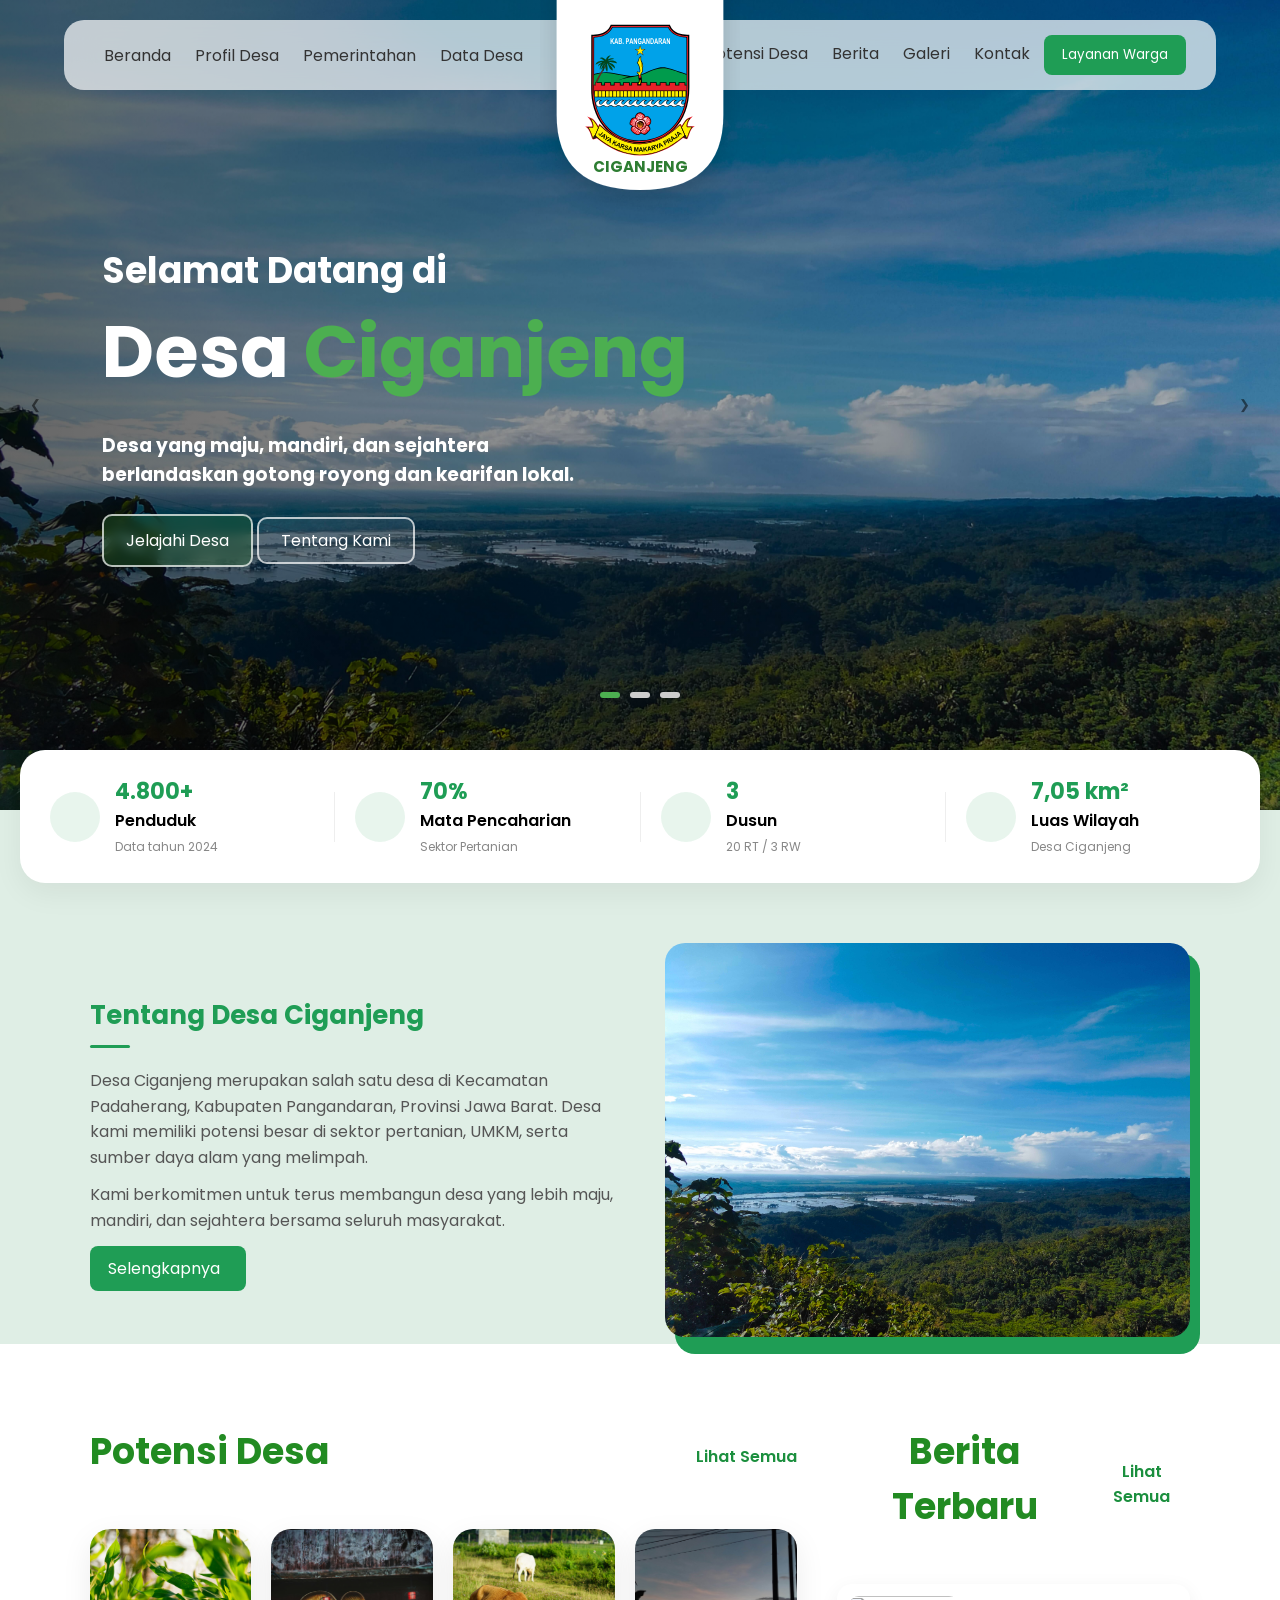
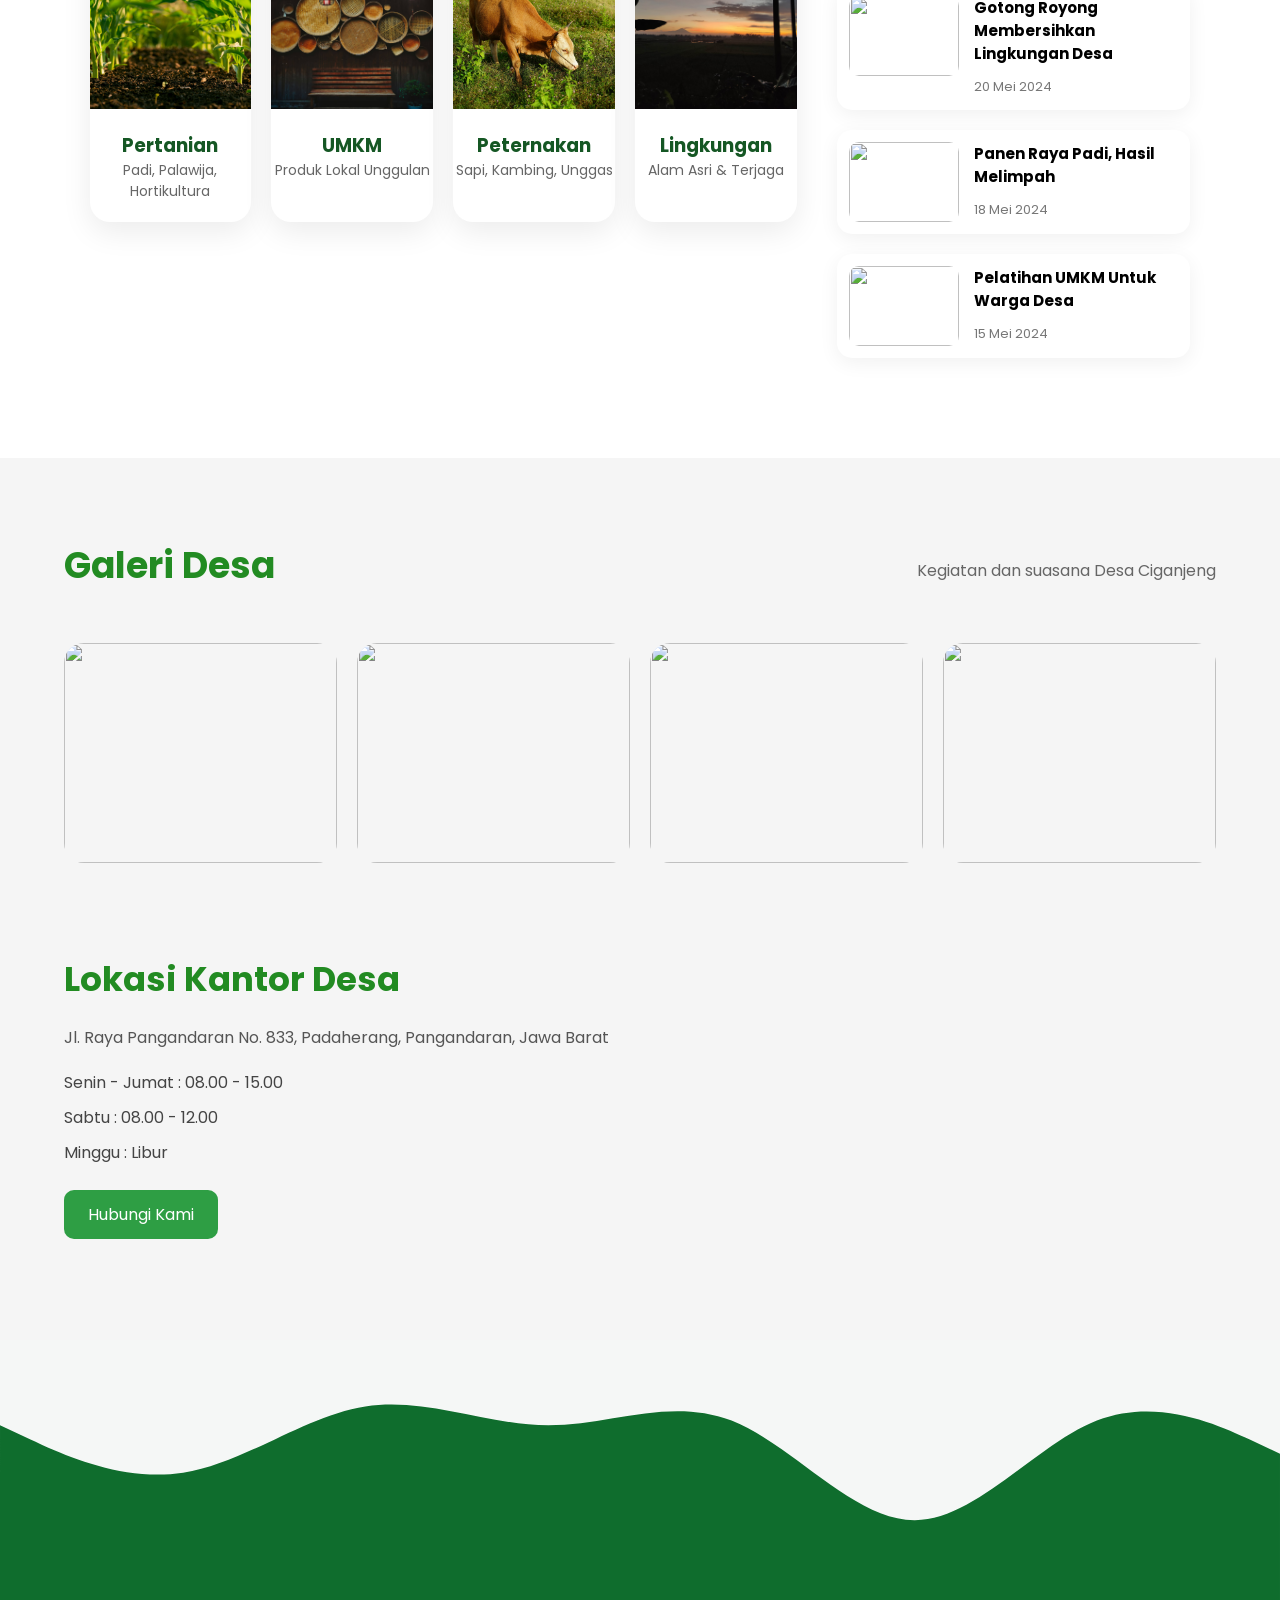
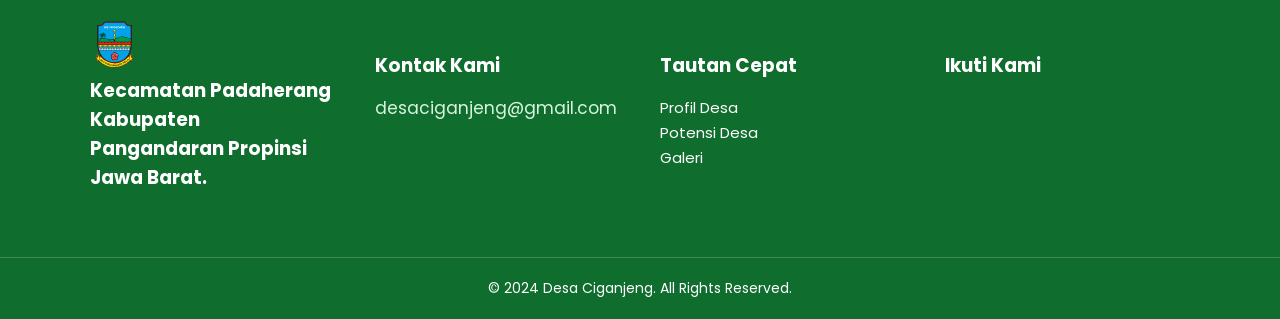
==== index.html @ a7bb505a "Rename ciganjeng.html to index.html" ====
<!DOCTYPE html>
<html lang="id">
  <head>
    <meta charset="UTF-8" />
    <meta name="viewport" content="width=device-width, initial-scale=1.0" />
    <title>Desa Ciganjeng</title>
    <link
      href="https://fonts.googleapis.com/css2?family=Poppins:wght@300;400;600;700&display=swap"
      rel="stylesheet"
    />
    <link rel="stylesheet" href="css/style.css" />
    <link
      href="https://cdn.jsdelivr.net/npm/remixicon@3.5.0/fonts/remixicon.css"
      rel="stylesheet"
    />
  </head>
  <body>
    <header class="header">
      <nav class="navbar">
        <div class="nav-left">
          <a href="#">Beranda</a>
          <a href="#">Profil Desa</a>
          <a href="#">Pemerintahan</a>
          <a href="#">Data Desa</a>
        </div>

        <div class="nav-center">
          <div class="logo-box">
            <svg
              width="240"
              height="280"
              viewBox="0 0 240 280"
              xmlns="http://www.w3.org/2000/svg"
            >
              <defs>
                <filter
                  id="shadow"
                  x="-50%"
                  y="-50%"
                  width="200%"
                  height="200%"
                >
                  <feDropShadow
                    dx="0"
                    dy="10"
                    stdDeviation="15"
                    flodd-color="#000"
                    flood-opacity="0.15"
                  />
                </filter>
              </defs>
              <path
                d="M20 0 L220 0 L220 170 Q220 260 120 260 Q20 260 20 170 Z"
                fill="white"
                filter="url(#shadow)"
              />
            </svg>

            <img src="img/pangandaran.svg" class="logo-img" />
            <h2>CIGANJENG</h2>
          </div>
        </div>

        <div class="nav-right">
          <a href="#">Potensi Desa</a>
          <a href="#">Berita</a>
          <a href="#">Galeri</a>
          <a href="#">Kontak</a>
          <button class="btn">Layanan Warga</button>
        </div>

        <div class="menu-toggle">☰</div>
      </nav>
    </header>

    <section class="hero">
      <div class="slides">
        <div
          class="slide active"
          style="background-image: url('img/1.jpg')"
        ></div>
        <div class="slide" style="background-image: url('img/2.jpg')"></div>
        <div class="slide" style="background-image: url('img/3.jpg')"></div>
      </div>
      <div class="overlay"></div>

      <div class="hero-content">
        <h2>Selamat Datang di</h2>
        <h1>Desa <span>Ciganjeng</span></h1>
        <h3 class="desc">
          Desa yang maju, mandiri, dan sejahtera <br />
          berlandaskan gotong royong dan kearifan lokal.
        </h3>

        <div class="buttons">
          <a href="#" class="btn-primary">Jelajahi Desa</a>
          <a href="#" class="btn-outline">Tentang Kami</a>
        </div>
      </div>

      <button class="nav prev">&#10094;</button>
      <button class="nav next">&#10095;</button>

      <div class="dots"></div>
    </section>

    <section class="stats">
      <div class="stats-wrapper">
        <div class="stat-item">
          <div class="icon"><i class="ri-group-line"></i></div>
          <div>
            <h3>4.800+</h3>
            <p>Penduduk</p>
            <span>Data tahun 2024</span>
          </div>
        </div>

        <div class="divider"></div>

        <div class="stat-item">
          <div class="icon"><i class="ri-plant-line"></i></div>
          <div>
            <h3>70%</h3>
            <p>Mata Pencaharian</p>
            <span>Sektor Pertanian</span>
          </div>
        </div>

        <div class="divider"></div>

        <div class="stat-item">
          <div class="icon"><i class="ri-home-4-line"></i></div>
          <div>
            <h3>3</h3>
            <p>Dusun</p>
            <span>20 RT / 3 RW</span>
          </div>
        </div>

        <div class="divider"></div>

        <div class="stat-item">
          <div class="icon"><i class="ri-map-pin-line"></i></div>
          <div>
            <h3>7,05 km²</h3>
            <p>Luas Wilayah</p>
            <span>Desa Ciganjeng</span>
          </div>
        </div>
      </div>
    </section>

    <section class="about">
      <div class="about-wrapper">
        <div class="about-text">
          <h2>Tentang Desa Ciganjeng</h2>
          <div class="line"></div>

          <p>
            Desa Ciganjeng merupakan salah satu desa di Kecamatan Padaherang,
            Kabupaten Pangandaran, Provinsi Jawa Barat. Desa kami memiliki
            potensi besar di sektor pertanian, UMKM, serta sumber daya alam yang
            melimpah.
          </p>

          <p>
            Kami berkomitmen untuk terus membangun desa yang lebih maju,
            mandiri, dan sejahtera bersama seluruh masyarakat.
          </p>

          <a href="#" class="btn">
            Selengkapnya
            <i class="ri-arrow-right-line"></i>
          </a>
        </div>

        <div class="about-img">
          <img src="img/1.jpg" alt="" />
        </div>
      </div>
    </section>

    <section class="village-section">
      <div class="village-container">
        <!-- Potensi Desa -->
        <div class="potensi-box">
          <div class="section-title">
            <h2><i class="ri-leaf-fill"></i> Potensi Desa</h2>
            <a href="#">Lihat Semua</a>
          </div>

          <div class="potensi-grid">
            <div class="potensi-card">
              <img src="img/padi.jpg" />
              <h3>Pertanian</h3>
              <p>Padi, Palawija, Hortikultura</p>
            </div>

            <div class="potensi-card">
              <img src="img/umkm.jpg" />
              <h3>UMKM</h3>
              <p>Produk Lokal Unggulan</p>
            </div>

            <div class="potensi-card">
              <img src="img/ternak.jpg" />
              <h3>Peternakan</h3>
              <p>Sapi, Kambing, Unggas</p>
            </div>

            <div class="potensi-card">
              <img src="img/alam.jpg" />
              <h3>Lingkungan</h3>
              <p>Alam Asri & Terjaga</p>
            </div>
          </div>
        </div>

        <div class="news-box">
          <div class="section-title">
            <h2><i class="ri-article-fill"></i> Berita Terbaru</h2>
            <a href="#">Lihat Semua</a>
          </div>

          <div class="news-item">
            <img src="https://picsum.photos/400/250?random=1" />
            <div>
              <h4>Gotong Royong Membersihkan Lingkungan Desa</h4>
              <span>20 Mei 2024</span>
            </div>
          </div>

          <div class="news-item">
            <img src="https://picsum.photos/400/250?random=2" />
            <div>
              <h4>Panen Raya Padi, Hasil Melimpah</h4>
              <span>18 Mei 2024</span>
            </div>
          </div>

          <div class="news-item">
            <img src="https://picsum.photos/400/250?random=3" />
            <div>
              <h4>Pelatihan UMKM Untuk Warga Desa</h4>
              <span>15 Mei 2024</span>
            </div>
          </div>
        </div>
      </div>
    </section>

    <section class="extra-section">
      <div class="container">
        <div class="section-title">
          <h2>Galeri Desa</h2>
          <p>Kegiatan dan suasana Desa Ciganjeng</p>
        </div>

        <div class="gallery-grid">
          <img src="https://picsum.photos/400/250?random=6" alt="" />
          <img src="https://picsum.photos/400/250?random=7" alt="" />
          <img src="https://picsum.photos/400/250?random=8" alt="" />
          <img src="https://picsum.photos/400/250?random=9" alt="" />
        </div>
      </div>

      <div class="container location-box">
        <div class="location-text">
          <h2>Lokasi Kantor Desa</h2>
          <p>
            Jl. Raya Pangandaran No. 833, Padaherang, Pangandaran, Jawa Barat
          </p>

          <ul>
            <li>Senin - Jumat : 08.00 - 15.00</li>
            <li>Sabtu : 08.00 - 12.00</li>
            <li>Minggu : Libur</li>
          </ul>

          <a href="#" class="btn-green">Hubungi Kami</a>
        </div>

        <div class="location-map">
          <iframe
            src="https://www.google.com/maps/embed?pb=!1m14!1m8!1m3!1d3954.873844190049!2d108.712911!3d-7.5887077!3m2!1i1024!2i768!4f13.1!3m3!1m2!1s0x2e659c7f22725b8d%3A0xdb2958ee759000df!2sKantor%20Desa%20Ciganjeng!5e0!3m2!1sid!2sid!4v1777437752422!5m2!1sid!2sid"
            width="100%"
            height="320"
            style="border: 0"
            allowfullscreen=""
            loading="lazy"
          >
          </iframe>
        </div>
      </div>
    </section>

    <svg xmlns="http://www.w3.org/2000/svg" viewBox="0 0 1440 320">
      <path
        fill="#0f6d2d"
        fill-opacity="1"
        d="M0,96L34.3,112C68.6,128,137,160,206,149.3C274.3,139,343,85,411,74.7C480,64,549,96,617,96C685.7,96,754,64,823,90.7C891.4,117,960,203,1029,202.7C1097.1,203,1166,117,1234,90.7C1302.9,64,1371,96,1406,112L1440,128L1440,320L1405.7,320C1371.4,320,1303,320,1234,320C1165.7,320,1097,320,1029,320C960,320,891,320,823,320C754.3,320,686,320,617,320C548.6,320,480,320,411,320C342.9,320,274,320,206,320C137.1,320,69,320,34,320L0,320Z"
      ></path>
    </svg>

    <footer class="footer">
      <div class="footer-content">
        <div class="footer-box">
          <img src="img/pangandaran.svg" class="logo-img" />
          <h3>
            Kecamatan Padaherang Kabupaten Pangandaran Propinsi Jawa Barat.
          </h3>
        </div>

        <div class="footer-box">
          <h3>Kontak Kami</h3>
          <p><i class="ri-mail-fill"></i> desaciganjeng@gmail.com</p>
        </div>

        <div class="footer-box">
          <h3>Tautan Cepat</h3>
          <a href="#">Profil Desa</a><br />
          <a href="#">Potensi Desa</a><br />
          <a href="#">Galeri</a>
        </div>

        <div class="footer-box">
          <h3>Ikuti Kami</h3>
          <a href="#"><i class="ri-instagram-fill"></i></a>
          <a href="#"><i class="ri-facebook-circle-fill"></i></a>
          <a href="#"><i class="ri-whatsapp-fill"></i></a><br />
        </div>
      </div>

      <div class="copyright">© 2024 Desa Ciganjeng. All Rights Reserved.</div>
    </footer>

    <!-- JS -->
    <script src="js/script.js"></script>
  </body>
</html>
---- css/style.css ----
:root {
  --primary: #1f9d55;
  --dark: #1a1a1a;
  --text: #555;
}

* {
  margin: 0;
  padding: 0;
  box-sizing: border-box;
  font-family: "Poppins", sans-serif;
}

body {
  overflow-x: hidden;
  background: #f5f7f6;
}

.header {
  position: fixed;
  width: 100%;
  z-index: 999;
}

.navbar {
  margin: 20px auto;
  width: 90%;
  background: rgba(255, 255, 255, 0.7);
  backdrop-filter: blur(15px);
  border-radius: 20px;
  padding: 15px 30px;
  display: flex;
  justify-content: space-between;
  align-items: center;
  position: relative;
  transition: 0.3s;
}

.navbar.scrolled {
  margin: 10px auto;
}

/* MENU */
.nav-left a,
.nav-right a {
  text-decoration: none;
  color: #333;
  margin: 0 10px;
}

.btn {
  background: #2e7d32;
  color: white;
  border: none;
  padding: 8px 15px;
  border-radius: 20px;
}

.nav-center {
  position: absolute;
  left: 50%;
  top: 50%;
  transform: translate(-50%, -30%);
  transition: 0.3s;
}

.logo-box {
  position: relative;
  display: flex;
  flex-direction: column;
  align-items: center;
}

.logo-box svg {
  position: fixed;
  top: -50px;
  left: 50%;
  transform: translateX(-50%);
  width: 200px;
  z-index: 1;
  transition: 0.3s ease;
}

.logo-box img {
  position: relative;
  width: 140px;
  margin-top: 20px;
  z-index: 2;
  transition: 0.3s ease;
}

.logo-box h2 {
  font-size: 15px;
  font-weight: 700;
  color: #2e7d32;
  z-index: 3;
  transform: translateY(-5px);
  transition: 0.3s ease;
}

.header.scrolled .nav-center {
  top: 50%;
}

.header.scrolled .logo-box img {
  width: 50px;
  margin-top: -15px;
  transition: 0.3s ease;
}

.header.scrolled .logo-box svg {
  width: 120px;
  top: -60%;
  opacity: 0%;
}

.header.header.scrolled .logo-box h2 {
  font-size: 0px;
}

.hero {
  height: 90vh;
  position: relative;
  overflow: hidden;
}

.slide {
  position: absolute;
  width: 100%;
  height: 100%;
  background-size: cover;
  background-position: center;
  opacity: 0;
  transition: 1s;
}

.slide.active {
  opacity: 1;
}

.overlay {
  position: absolute;
  width: 100%;
  height: 100%;
  background: linear-gradient(to right, rgba(0, 0, 0, 0.6), rgba(0, 0, 0, 0.2));
}

.hero-content {
  position: absolute;
  top: 50%;
  transform: translateY(-50%);
  left: 8%;
  color: white;
}

.hero-content h1 {
  font-size: 72px;
}

.hero-content h2 {
  font-size: 36px;
}

.hero-content span {
  color: #4caf50;
}

.desc {
  font-size: 18;
  margin: 25px 0;
}

.btn-primary {
  border: 2px solid rgba(255, 255, 255, 0.7);
  color: white;
  padding: 12px 22px;
  border-radius: 10px;
  text-decoration: none;
  display: inline-block;
  background: rgba(46, 125, 50, 0.3);
  backdrop-filter: blur(6px);
  transition: 0.3s;
}

.btn-outline {
  border: 2px solid rgba(255, 255, 255, 0.7);
  color: white;
  padding: 10px 22px;
  border-radius: 10px;
  text-decoration: none;
  background: rgba(255, 255, 255, 0.1);
  backdrop-filter: blur(6px);
  transition: 0.3s;
}

/* NAV ARROW */
.nav {
  position: absolute;
  top: 50%;
  transform: translateY(-50%);
  background: transparent;
  border: none;
  padding: 10px;
  cursor: pointer;
}

.prev {
  left: 20px;
  opacity: 50%;
}
.next {
  right: 20px;
  opacity: 50%;
}

/* DOT */
.dots {
  position: absolute;
  bottom: 100px;
  left: 50%;
  transform: translateX(-50%);
}

.dot {
  width: 20px;
  height: 6px;
  background: #ccc;
  margin: 5px;
  display: inline-block;
  border-radius: 10px;
}

.dot.active {
  background: #4caf50;
}

.menu-toggle {
  display: none;
}

@media (max-width: 768px) {
  .nav-left,
  .nav-right {
    display: none;
  }

  .menu-toggle {
    display: block;
  }

  .hero-content h1 {
    font-size: 30px;
  }
}

.stats {
  margin-top: -60px;
  position: relative;
  z-index: 10;
  padding: 0 20px;
  background: rgba(31, 157, 85, 0.1);
}

.stats-wrapper {
  background: #fff;
  border-radius: 25px;
  padding: 25px 30px;
  display: flex;
  justify-content: space-between;
  align-items: center;
  gap: 20px;
  box-shadow: 0 10px 30px rgba(0, 0, 0, 0.06);
}

.stat-item {
  display: flex;
  align-items: center;
  gap: 15px;
  flex: 1;
  min-width: 200px;
}

.stat-item .icon {
  width: 50px;
  height: 50px;
  background: rgba(31, 157, 85, 0.1);
  border-radius: 50%;
  display: flex;
  align-items: center;
  justify-content: center;
  color: var(--primary);
  font-size: 22px;
}

.stat-item h3 {
  color: var(--primary);
  font-size: 22px;
  margin: 0;
}

.stat-item p {
  margin: 0;
  font-weight: 600;
}

.stat-item span {
  font-size: 12px;
  color: #888;
}

.divider {
  width: 1px;
  height: 50px;
  background: #eee;
}

.about {
  padding-top: 60px;
  background: rgba(31, 157, 85, 0.1);
}

.about-wrapper {
  max-width: 1100px;
  margin: auto;
  display: flex;
  align-items: center;
  gap: 50px;
  flex-wrap: wrap;
}

.about-text {
  flex: 1;
}

.about-text h2 {
  color: var(--primary);
  font-size: 26px;
}

.about-text .line {
  width: 40px;
  height: 3px;
  background: var(--primary);
  margin: 10px 0 20px;
  border-radius: 5px;
}

.about-text p {
  color: var(--text);
  margin-bottom: 12px;
  line-height: 1.6;
}

.btn {
  display: inline-flex;
  align-items: center;
  gap: 8px;
  background: var(--primary);
  color: white;
  padding: 10px 18px;
  border-radius: 8px;
  text-decoration: none;
  transition: 0.3s;
}

.btn:hover {
  background: #167c44;
}

.about-img {
  flex: 1;
  position: relative;
}

.about-img img {
  width: 100%;
  border-radius: 20px;
  position: relative;
  z-index: 2;
}

.about-img::after {
  content: "";
  position: absolute;
  bottom: -10px;
  right: -10px;
  width: 100%;
  height: 100%;
  background: var(--primary);
  border-radius: 20px;
  z-index: 1;
}

/* RESPONSIVE */
@media (max-width: 768px) {
  .divider {
    display: none;
  }

  .stats-wrapper {
    flex-direction: column;
    align-items: flex-start;
  }

  .about-wrapper {
    flex-direction: column;
  }
}

.village-section {
  padding: 80px 7%;
  background: #fff;
}

.village-container {
  display: grid;
  grid-template-columns: 2fr 1fr;
  gap: 40px;
}

.section-title {
  display: flex;
  justify-content: space-between;
  align-items: center;
  margin-bottom: 25px;
}

.section-title h2 {
  font-size: 28px;
  color: #155724;
}

.section-title a {
  color: #1b8f3e;
  text-decoration: none;
  font-weight: 600;
}

/* Potensi */
.potensi-grid {
  display: grid;
  grid-template-columns: repeat(4, 1fr);
  gap: 20px;
}

.potensi-card {
  background: #fff;
  border-radius: 20px;
  overflow: hidden;
  box-shadow: 0 10px 30px rgba(0, 0, 0, 0.08);
  text-align: center;
  padding-bottom: 20px;
}

.potensi-card img {
  width: 100%;
  height: 180px;
  object-fit: cover;
}

.potensi-card h3 {
  margin-top: 15px;
  color: #155724;
}

.potensi-card p {
  font-size: 14px;
  color: #666;
}

/* Berita */
.news-item {
  display: flex;
  gap: 15px;
  margin-bottom: 20px;
  background: #fff;
  padding: 12px;
  border-radius: 15px;
  box-shadow: 0 5px 20px rgba(0, 0, 0, 0.06);
}

.news-item img {
  width: 110px;
  height: 80px;
  object-fit: cover;
  border-radius: 10px;
}

.news-item h4 {
  font-size: 15px;
  margin-bottom: 8px;
}

.news-item span {
  font-size: 13px;
  color: #777;
}

.footer {
  background: #0f6d2d;
  color: #fff;
  margin-top: -30px;
}

.footer-content {
  padding: 50px 7%;
  display: grid;
  grid-template-columns: repeat(4, 1fr);
  gap: 40px;
}

.footer-box h3 {
  margin-bottom: 15px;
}

.footer-box a {
  color: white;
  text-decoration: none;
  font-size: 15px;
}

.ri-instagram-fill,
.ri-facebook-circle-fill,
.ri-whatsapp-fill {
  font-size: 30px;
}

.footer-box p {
  margin-bottom: 15px;
  font-size: 17px;
  color: #d9f5df;
}

.footer-box img {
  width: 20%;
  margin-top: -50px;
}

.copyright {
  text-align: center;
  padding: 20px;
  border-top: 1px solid rgba(255, 255, 255, 0.2);
  font-size: 14px;
}

/* Responsive */
@media (max-width: 991px) {
  .village-container {
    grid-template-columns: 1fr;
  }

  .potensi-grid {
    grid-template-columns: repeat(2, 1fr);
  }

  .footer-content {
    grid-template-columns: 1fr;
  }
}

@media (max-width: 600px) {
  .potensi-grid {
    grid-template-columns: 1fr;
  }

  .section-title h2 {
    font-size: 22px;
  }
}

.extra-section {
  background: #f5f5f5;
  padding: 80px 0;
}

.container {
  width: 90%;
  max-width: 1200px;
  margin: auto;
}

.section-title {
  text-align: center;
  margin-bottom: 40px;
}

.section-title h2 {
  font-size: 36px;
  color: #228b22;
  margin-bottom: 10px;
}

.section-title p {
  color: #666;
}

.gallery-grid {
  display: grid;
  grid-template-columns: repeat(auto-fit, minmax(250px, 1fr));
  gap: 20px;
  margin-bottom: 70px;
}

.gallery-grid img {
  width: 100%;
  height: 220px;
  object-fit: cover;
  border-radius: 20px;
  transition: 0.3s;
}

.gallery-grid img:hover {
  transform: scale(1.04);
}

/* LOKASI */
.location-box {
  display: grid;
  grid-template-columns: 1fr 1fr;
  gap: 40px;
  align-items: center;
}

.location-text h2 {
  font-size: 34px;
  color: #228b22;
  margin-bottom: 20px;
}

.location-text p {
  color: #555;
  margin-bottom: 20px;
}

.location-text ul {
  padding: 0;
  list-style: none;
  margin-bottom: 25px;
}

.location-text ul li {
  margin-bottom: 10px;
  color: #444;
}

.btn-green {
  display: inline-block;
  background: #2e9e44;
  color: white;
  padding: 12px 24px;
  border-radius: 10px;
  text-decoration: none;
}

.location-map iframe {
  border-radius: 20px;
}

@media (max-width: 768px) {
  .location-box {
    grid-template-columns: 1fr;
  }

  .section-title h2,
  .location-text h2 {
    font-size: 28px;
  }
}

/* Tablet */
@media (max-width: 992px) {
  .navbar {
    padding: 14px 20px;
    width: 95%;
  }

  .hero-content {
    left: 5%;
    width: 90%;
  }

  .hero-content h1 {
    font-size: 52px;
  }

  .hero-content h2 {
    font-size: 28px;
  }

  .about-wrapper {
    padding: 0 25px;
    gap: 30px;
  }

  .about-text,
  .about-img {
    flex: 100%;
  }
}

/* Mobile */
@media (max-width: 768px) {
  body {
    overflow-x: hidden;
  }

  .navbar {
    width: 94%;
    padding: 12px 18px;
    border-radius: 15px;
  }

  .menu-toggle {
    display: block;
    font-size: 28px;
    cursor: pointer;
    margin-left: auto;
  }

  .nav-center {
    position: relative;
    left: auto;
    top: auto;
    transform: none;
  }

  .logo-box svg {
    display: none;
  }

  .logo-box img {
    width: 55px;
    margin-top: 0;
  }

  .logo-box h2 {
    font-size: 12px;
    margin-top: 3px;
  }

  .hero {
    height: 100vh;
  }

  .hero-content {
    left: 20px;
    right: 20px;
    width: auto;
    text-align: center;
  }

  .hero-content h1 {
    font-size: 38px;
    line-height: 1.2;
  }

  .hero-content h2 {
    font-size: 24px;
  }

  .desc {
    font-size: 15px;
    line-height: 1.6;
  }

  .buttons {
    display: flex;
    flex-direction: column;
    gap: 12px;
  }

  .btn-primary,
  .btn-outline {
    width: 100%;
    text-align: center;
  }

  .stats {
    margin-top: 0;
    padding: 20px;
  }

  .stats-wrapper {
    padding: 20px;
  }

  .stat-item {
    min-width: 100%;
  }

  .about {
    padding: 60px 20px;
  }

  .about-wrapper {
    padding: 0;
    gap: 25px;
  }

  .about-text {
    width: 100%;
  }

  .about-text h2 {
    font-size: 24px;
  }

  .about-text p {
    font-size: 15px;
    line-height: 1.8;
    text-align: justify;
  }

  .about-img img {
    width: 100%;
    border-radius: 15px;
  }

  .about-img::after {
    display: none;
  }

  .village-section,
  .extra-section {
    padding: 60px 20px;
  }

  .section-title {
    flex-direction: column;
    gap: 10px;
  }

  .section-title h2 {
    font-size: 24px;
    text-align: center;
  }

  .news-item {
    flex-direction: column;
  }

  .news-item img {
    width: 100%;
    height: 180px;
  }

  .footer-content {
    gap: 25px;
    text-align: center;
  }

  .footer-box img {
    width: 70px;
    margin-top: 0;
  }
}

/* HP kecil */
@media (max-width: 480px) {
  .hero-content h1 {
    font-size: 32px;
  }

  .hero-content h2 {
    font-size: 20px;
  }

  .desc {
    font-size: 14px;
  }

  .location-text h2 {
    font-size: 24px;
  }
}

@media (max-width: 430px) {
  .nav-center {
    transform: translate(-10%, 10%);
  }
}
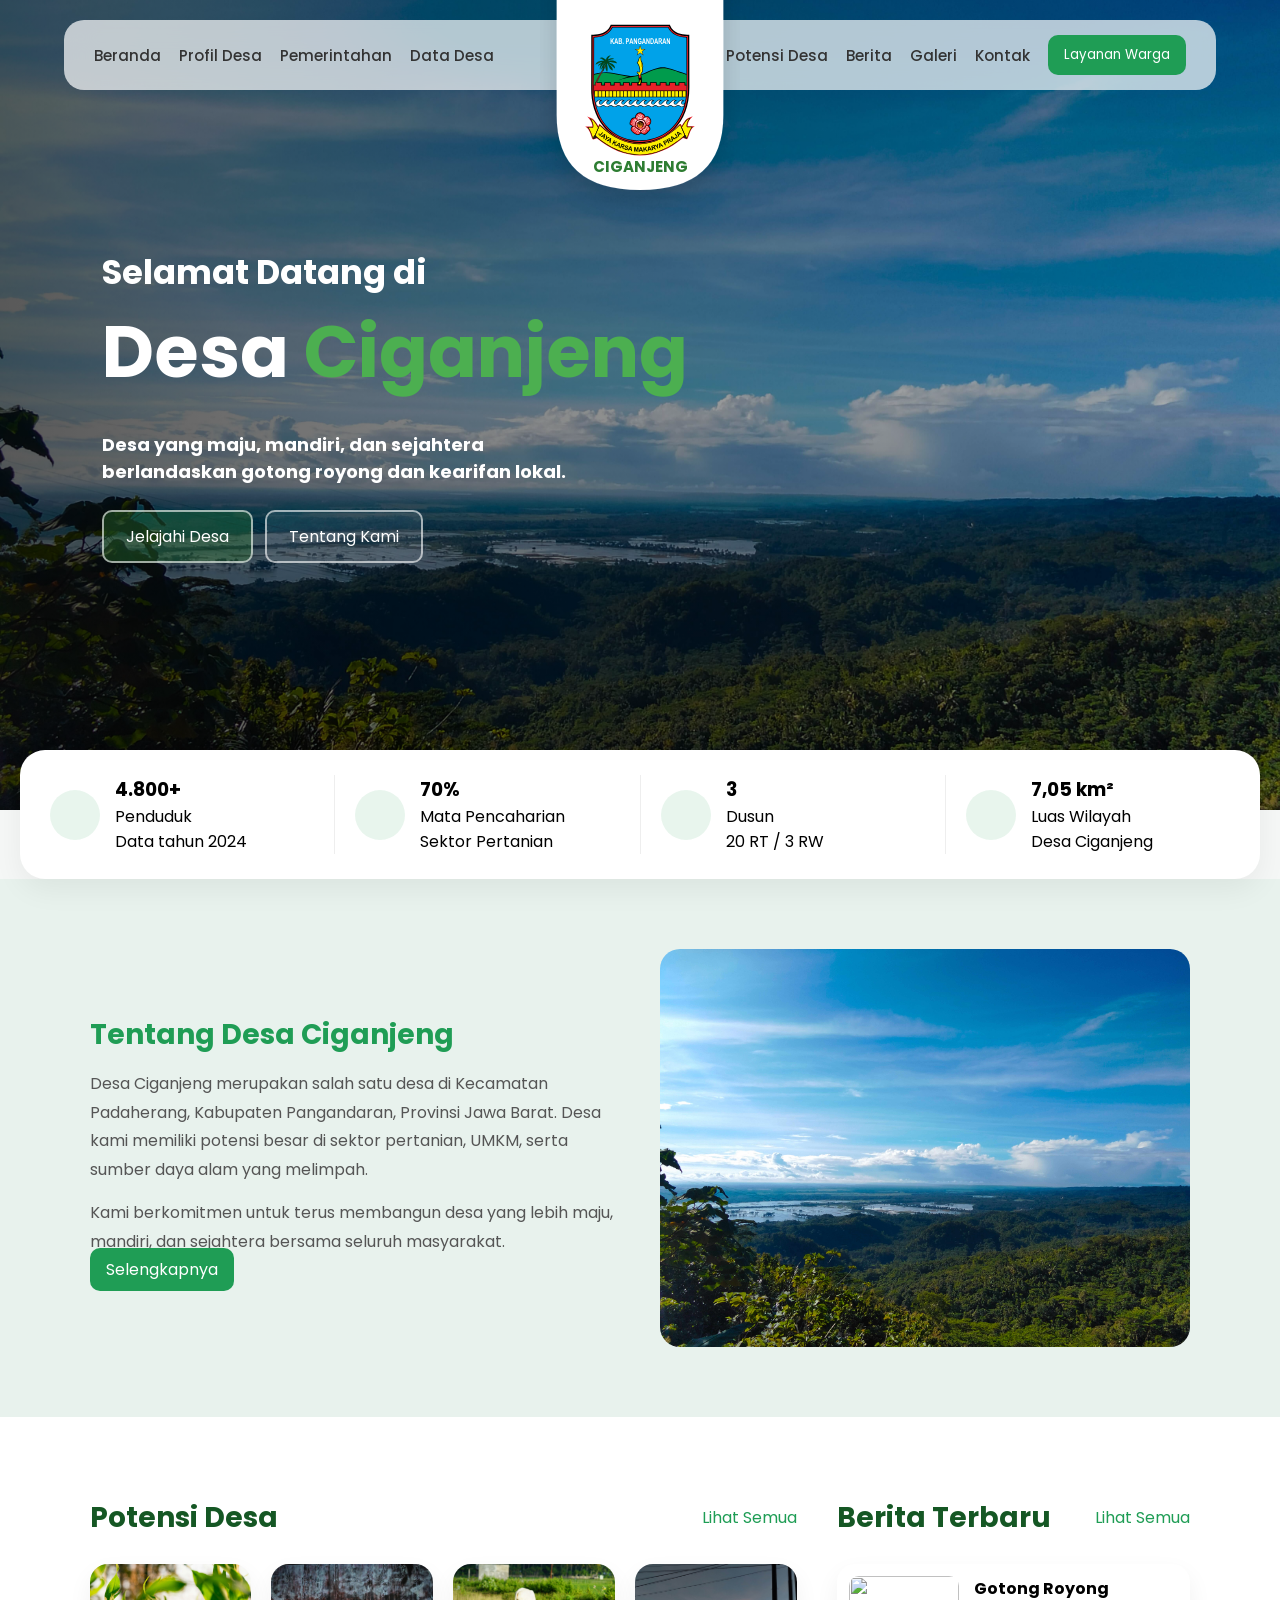
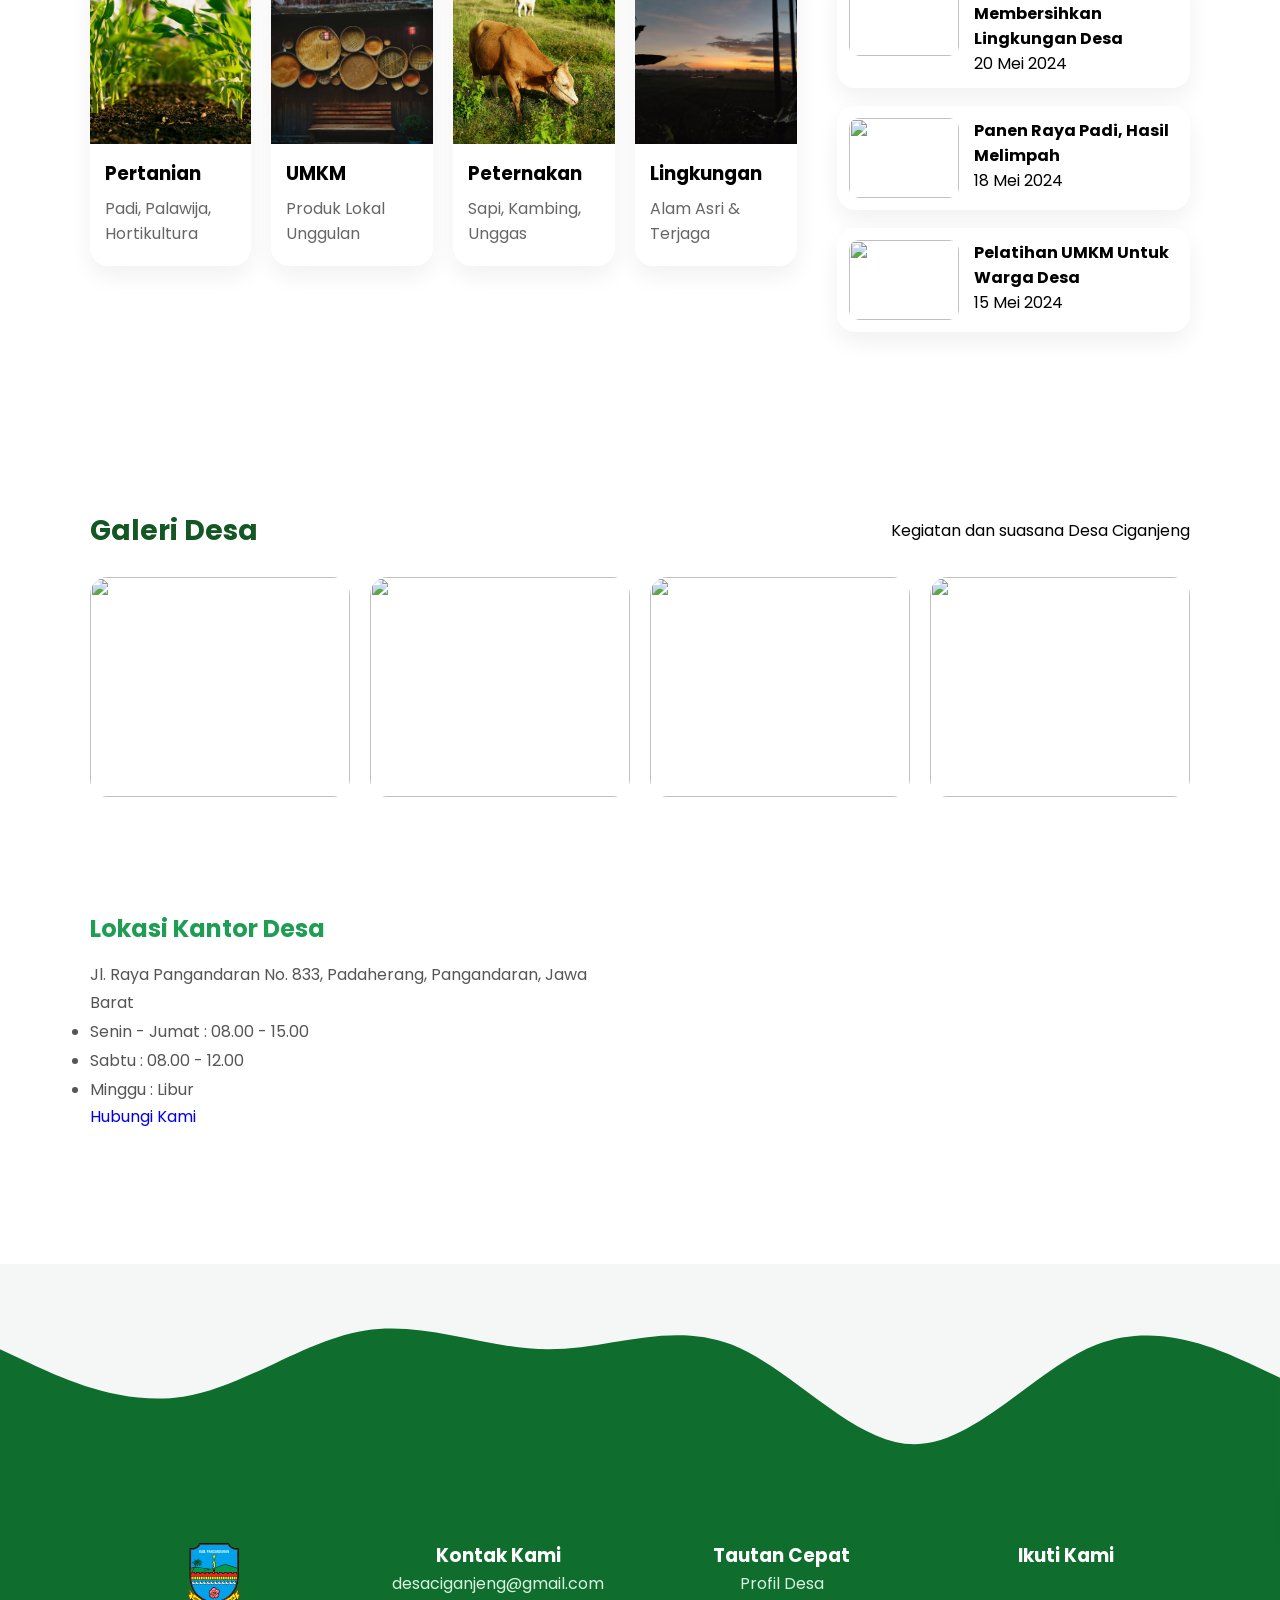
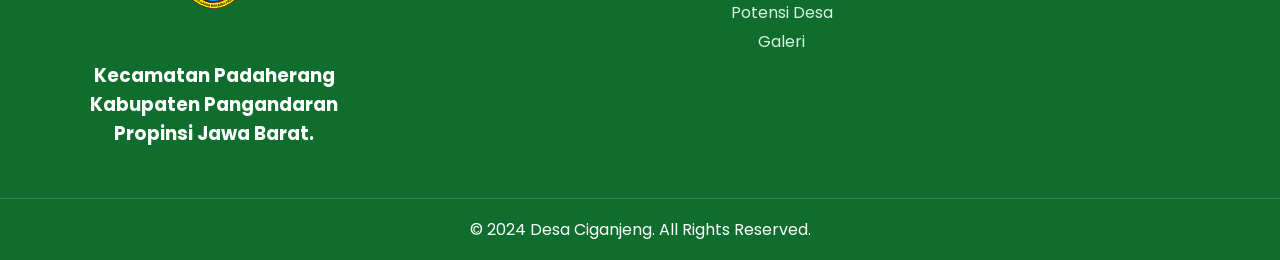
==== commit 97b00ac7: "Update index.html" ====
--- a/index.html
+++ b/index.html
@@ -294,7 +294,11 @@
       </div>
     </section>
 
-    <svg xmlns="http://www.w3.org/2000/svg" viewBox="0 0 1440 320">
+    <svg
+      style="margin-bottom: -5%"
+      xmlns="http://www.w3.org/2000/svg"
+      viewBox="0 0 1440 320"
+    >
       <path
         fill="#0f6d2d"
         fill-opacity="1"
--- a/css/style.css
+++ b/css/style.css
@@ -2,6 +2,8 @@
   --primary: #1f9d55;
   --dark: #1a1a1a;
   --text: #555;
+  --white: #fff;
+  --bg: #f5f7f6;
 }
 
 * {
@@ -11,24 +13,39 @@
   font-family: "Poppins", sans-serif;
 }
 
+html {
+  scroll-behavior: smooth;
+}
+
 body {
+  background: var(--bg);
   overflow-x: hidden;
-  background: #f5f7f6;
+}
+
+img {
+  max-width: 100%;
+  display: block;
+}
+
+a {
+  text-decoration: none;
 }
 
 .header {
   position: fixed;
+  top: 0;
+  left: 0;
   width: 100%;
   z-index: 999;
 }
 
 .navbar {
+  width: 90%;
   margin: 20px auto;
-  width: 90%;
+  padding: 15px 30px;
+  border-radius: 20px;
   background: rgba(255, 255, 255, 0.7);
   backdrop-filter: blur(15px);
-  border-radius: 20px;
-  padding: 15px 30px;
   display: flex;
   justify-content: space-between;
   align-items: center;
@@ -40,20 +57,18 @@
   margin: 10px auto;
 }
 
-/* MENU */
+.nav-left,
+.nav-right {
+  display: flex;
+  align-items: center;
+  gap: 18px;
+}
+
 .nav-left a,
 .nav-right a {
-  text-decoration: none;
   color: #333;
-  margin: 0 10px;
-}
-
-.btn {
-  background: #2e7d32;
-  color: white;
-  border: none;
-  padding: 8px 15px;
-  border-radius: 20px;
+  font-size: 15px;
+  font-weight: 500;
 }
 
 .nav-center {
@@ -78,44 +93,55 @@
   transform: translateX(-50%);
   width: 200px;
   z-index: 1;
-  transition: 0.3s ease;
+  transition: 0.3s;
 }
 
 .logo-box img {
-  position: relative;
   width: 140px;
   margin-top: 20px;
   z-index: 2;
-  transition: 0.3s ease;
+  position: relative;
+  transition: 0.3s;
 }
 
 .logo-box h2 {
   font-size: 15px;
+  color: #2e7d32;
   font-weight: 700;
-  color: #2e7d32;
+  transform: translateY(-5px);
   z-index: 3;
-  transform: translateY(-5px);
-  transition: 0.3s ease;
-}
-
-.header.scrolled .nav-center {
-  top: 50%;
+  transition: 0.3s;
 }
 
 .header.scrolled .logo-box img {
-  width: 50px;
-  margin-top: -15px;
-  transition: 0.3s ease;
+  width: 55px;
+  margin-top: -10px;
 }
 
 .header.scrolled .logo-box svg {
   width: 120px;
-  top: -60%;
-  opacity: 0%;
-}
-
-.header.header.scrolled .logo-box h2 {
-  font-size: 0px;
+  opacity: 0;
+}
+
+.header.scrolled .logo-box h2 {
+  font-size: 0;
+}
+
+/* button */
+.btn {
+  border: none;
+  background: var(--primary);
+  color: #fff;
+  padding: 10px 16px;
+  border-radius: 10px;
+  cursor: pointer;
+}
+
+/* hamburger */
+.menu-toggle {
+  display: none;
+  font-size: 30px;
+  cursor: pointer;
 }
 
 .hero {
@@ -126,8 +152,7 @@
 
 .slide {
   position: absolute;
-  width: 100%;
-  height: 100%;
+  inset: 0;
   background-size: cover;
   background-position: center;
   opacity: 0;
@@ -140,17 +165,20 @@
 
 .overlay {
   position: absolute;
-  width: 100%;
-  height: 100%;
-  background: linear-gradient(to right, rgba(0, 0, 0, 0.6), rgba(0, 0, 0, 0.2));
+  inset: 0;
+  background: linear-gradient(
+    to right,
+    rgba(0, 0, 0, 0.65),
+    rgba(0, 0, 0, 0.2)
+  );
 }
 
 .hero-content {
   position: absolute;
   top: 50%;
+  left: 8%;
   transform: translateY(-50%);
-  left: 8%;
-  color: white;
+  color: #fff;
 }
 
 .hero-content h1 {
@@ -158,7 +186,7 @@
 }
 
 .hero-content h2 {
-  font-size: 36px;
+  font-size: 34px;
 }
 
 .hero-content span {
@@ -166,91 +194,30 @@
 }
 
 .desc {
-  font-size: 18;
   margin: 25px 0;
-}
-
-.btn-primary {
-  border: 2px solid rgba(255, 255, 255, 0.7);
-  color: white;
+  font-size: 18px;
+}
+
+.buttons {
+  display: flex;
+  gap: 12px;
+  flex-wrap: wrap;
+}
+
+.btn-primary,
+.btn-outline {
   padding: 12px 22px;
   border-radius: 10px;
-  text-decoration: none;
-  display: inline-block;
-  background: rgba(46, 125, 50, 0.3);
-  backdrop-filter: blur(6px);
-  transition: 0.3s;
+  color: #fff;
+  border: 2px solid rgba(255, 255, 255, 0.6);
+}
+
+.btn-primary {
+  background: rgba(46, 125, 50, 0.35);
 }
 
 .btn-outline {
-  border: 2px solid rgba(255, 255, 255, 0.7);
-  color: white;
-  padding: 10px 22px;
-  border-radius: 10px;
-  text-decoration: none;
-  background: rgba(255, 255, 255, 0.1);
-  backdrop-filter: blur(6px);
-  transition: 0.3s;
-}
-
-/* NAV ARROW */
-.nav {
-  position: absolute;
-  top: 50%;
-  transform: translateY(-50%);
-  background: transparent;
-  border: none;
-  padding: 10px;
-  cursor: pointer;
-}
-
-.prev {
-  left: 20px;
-  opacity: 50%;
-}
-.next {
-  right: 20px;
-  opacity: 50%;
-}
-
-/* DOT */
-.dots {
-  position: absolute;
-  bottom: 100px;
-  left: 50%;
-  transform: translateX(-50%);
-}
-
-.dot {
-  width: 20px;
-  height: 6px;
-  background: #ccc;
-  margin: 5px;
-  display: inline-block;
-  border-radius: 10px;
-}
-
-.dot.active {
-  background: #4caf50;
-}
-
-.menu-toggle {
-  display: none;
-}
-
-@media (max-width: 768px) {
-  .nav-left,
-  .nav-right {
-    display: none;
-  }
-
-  .menu-toggle {
-    display: block;
-  }
-
-  .hero-content h1 {
-    font-size: 30px;
-  }
+  background: rgba(255, 255, 255, 0.08);
 }
 
 .stats {
@@ -258,7 +225,6 @@
   position: relative;
   z-index: 10;
   padding: 0 20px;
-  background: rgba(31, 157, 85, 0.1);
 }
 
 .stats-wrapper {
@@ -266,148 +232,68 @@
   border-radius: 25px;
   padding: 25px 30px;
   display: flex;
-  justify-content: space-between;
-  align-items: center;
   gap: 20px;
   box-shadow: 0 10px 30px rgba(0, 0, 0, 0.06);
 }
 
 .stat-item {
+  flex: 1;
   display: flex;
   align-items: center;
   gap: 15px;
-  flex: 1;
-  min-width: 200px;
 }
 
 .stat-item .icon {
   width: 50px;
   height: 50px;
+  border-radius: 50%;
+  display: flex;
+  align-items: center;
+  justify-content: center;
   background: rgba(31, 157, 85, 0.1);
-  border-radius: 50%;
-  display: flex;
-  align-items: center;
-  justify-content: center;
   color: var(--primary);
-  font-size: 22px;
-}
-
-.stat-item h3 {
-  color: var(--primary);
-  font-size: 22px;
-  margin: 0;
-}
-
-.stat-item p {
-  margin: 0;
-  font-weight: 600;
-}
-
-.stat-item span {
-  font-size: 12px;
-  color: #888;
 }
 
 .divider {
   width: 1px;
-  height: 50px;
   background: #eee;
 }
 
 .about {
-  padding-top: 60px;
-  background: rgba(31, 157, 85, 0.1);
+  padding: 70px 20px;
+  background: rgba(31, 157, 85, 0.06);
 }
 
 .about-wrapper {
   max-width: 1100px;
   margin: auto;
   display: flex;
-  align-items: center;
-  gap: 50px;
-  flex-wrap: wrap;
-}
-
-.about-text {
-  flex: 1;
-}
-
-.about-text h2 {
-  color: var(--primary);
-  font-size: 26px;
-}
-
-.about-text .line {
-  width: 40px;
-  height: 3px;
-  background: var(--primary);
-  margin: 10px 0 20px;
-  border-radius: 5px;
-}
-
-.about-text p {
-  color: var(--text);
-  margin-bottom: 12px;
-  line-height: 1.6;
-}
-
-.btn {
-  display: inline-flex;
-  align-items: center;
-  gap: 8px;
-  background: var(--primary);
-  color: white;
-  padding: 10px 18px;
-  border-radius: 8px;
-  text-decoration: none;
-  transition: 0.3s;
-}
-
-.btn:hover {
-  background: #167c44;
-}
-
+  gap: 40px;
+  align-items: center;
+}
+
+.about-text,
 .about-img {
   flex: 1;
-  position: relative;
+}
+
+.about-text h2 {
+  font-size: 28px;
+  color: var(--primary);
+}
+
+.about-text p {
+  margin-top: 14px;
+  line-height: 1.8;
+  color: var(--text);
 }
 
 .about-img img {
-  width: 100%;
   border-radius: 20px;
-  position: relative;
-  z-index: 2;
-}
-
-.about-img::after {
-  content: "";
-  position: absolute;
-  bottom: -10px;
-  right: -10px;
-  width: 100%;
-  height: 100%;
-  background: var(--primary);
-  border-radius: 20px;
-  z-index: 1;
-}
-
-/* RESPONSIVE */
-@media (max-width: 768px) {
-  .divider {
-    display: none;
-  }
-
-  .stats-wrapper {
-    flex-direction: column;
-    align-items: flex-start;
-  }
-
-  .about-wrapper {
-    flex-direction: column;
-  }
-}
-
-.village-section {
+}
+
+.village-section,
+.extra-section {
   padding: 80px 7%;
   background: #fff;
 }
@@ -422,6 +308,7 @@
   display: flex;
   justify-content: space-between;
   align-items: center;
+  gap: 15px;
   margin-bottom: 25px;
 }
 
@@ -431,25 +318,22 @@
 }
 
 .section-title a {
-  color: #1b8f3e;
-  text-decoration: none;
-  font-weight: 600;
-}
-
-/* Potensi */
+  color: var(--primary);
+}
+
+/* cards */
 .potensi-grid {
   display: grid;
   grid-template-columns: repeat(4, 1fr);
   gap: 20px;
 }
 
-.potensi-card {
+.potensi-card,
+.news-item {
   background: #fff;
-  border-radius: 20px;
+  border-radius: 18px;
   overflow: hidden;
-  box-shadow: 0 10px 30px rgba(0, 0, 0, 0.08);
-  text-align: center;
-  padding-bottom: 20px;
+  box-shadow: 0 10px 25px rgba(0, 0, 0, 0.06);
 }
 
 .potensi-card img {
@@ -458,93 +342,149 @@
   object-fit: cover;
 }
 
+.potensi-card h3,
+.potensi-card p {
+  padding: 0 15px;
+}
+
 .potensi-card h3 {
-  margin-top: 15px;
-  color: #155724;
+  margin: 15px 0 8px;
 }
 
 .potensi-card p {
-  font-size: 14px;
+  padding-bottom: 20px;
   color: #666;
 }
 
-/* Berita */
 .news-item {
   display: flex;
   gap: 15px;
-  margin-bottom: 20px;
-  background: #fff;
   padding: 12px;
-  border-radius: 15px;
-  box-shadow: 0 5px 20px rgba(0, 0, 0, 0.06);
+  margin-bottom: 18px;
 }
 
 .news-item img {
   width: 110px;
   height: 80px;
+  border-radius: 10px;
   object-fit: cover;
-  border-radius: 10px;
-}
-
-.news-item h4 {
-  font-size: 15px;
-  margin-bottom: 8px;
-}
-
-.news-item span {
-  font-size: 13px;
-  color: #777;
+}
+
+/* gallery */
+.gallery-grid {
+  display: grid;
+  grid-template-columns: repeat(4, 1fr);
+  gap: 20px;
+}
+
+.gallery-grid img {
+  height: 220px;
+  width: 100%;
+  object-fit: cover;
+  border-radius: 18px;
+}
+
+/* location */
+.location-box {
+  margin-top: 60px;
+  display: grid;
+  grid-template-columns: 1fr 1fr;
+  gap: 40px;
+  align-items: center;
+}
+
+.location-text h2 {
+  color: var(--primary);
+  margin-bottom: 15px;
+}
+
+.location-text p,
+.location-text li {
+  color: var(--text);
+  line-height: 1.8;
+}
+
+.location-map iframe {
+  width: 100%;
+  height: 320px;
+  border: 0;
+  border-radius: 18px;
 }
 
 .footer {
   background: #0f6d2d;
   color: #fff;
-  margin-top: -30px;
 }
 
 .footer-content {
   padding: 50px 7%;
   display: grid;
   grid-template-columns: repeat(4, 1fr);
-  gap: 40px;
-}
-
-.footer-box h3 {
-  margin-bottom: 15px;
-}
-
+  gap: 35px;
+  text-align: center;
+}
+
+.footer-box p,
 .footer-box a {
-  color: white;
-  text-decoration: none;
-  font-size: 15px;
+  color: #d9f5df;
+  line-height: 1.8;
+}
+
+.footer-box img {
+  width: 70px;
+  margin: auto;
+  margin-bottom: 50px;
 }
 
 .ri-instagram-fill,
 .ri-facebook-circle-fill,
 .ri-whatsapp-fill {
-  font-size: 30px;
-}
-
-.footer-box p {
-  margin-bottom: 15px;
-  font-size: 17px;
-  color: #d9f5df;
-}
-
-.footer-box img {
-  width: 20%;
-  margin-top: -50px;
+  font-size: 28px;
 }
 
 .copyright {
   text-align: center;
-  padding: 20px;
-  border-top: 1px solid rgba(255, 255, 255, 0.2);
-  font-size: 14px;
-}
-
-/* Responsive */
-@media (max-width: 991px) {
+  padding: 18px;
+  border-top: 1px solid rgba(255, 255, 255, 0.15);
+}
+
+@media (max-width: 992px) {
+  .navbar {
+    width: 95%;
+    padding: 14px 20px;
+  }
+
+  .menu-toggle {
+    display: block;
+    margin-left: auto;
+  }
+
+  .nav-left,
+  .nav-right {
+    display: none;
+  }
+
+  .nav-left.active,
+  .nav-right.active {
+    display: flex;
+    width: 100%;
+    flex-direction: column;
+    align-items: center;
+    gap: 15px;
+    background: #fff;
+    margin-top: 15px;
+    padding: 20px;
+    border-radius: 15px;
+  }
+
+  .hero-content h1 {
+    font-size: 52px;
+  }
+
+  .hero-content h2 {
+    font-size: 28px;
+  }
+
   .village-container {
     grid-template-columns: 1fr;
   }
@@ -554,167 +494,30 @@
   }
 
   .footer-content {
-    grid-template-columns: 1fr;
-  }
-}
-
-@media (max-width: 600px) {
-  .potensi-grid {
-    grid-template-columns: 1fr;
-  }
-
-  .section-title h2 {
-    font-size: 22px;
-  }
-}
-
-.extra-section {
-  background: #f5f5f5;
-  padding: 80px 0;
-}
-
-.container {
-  width: 90%;
-  max-width: 1200px;
-  margin: auto;
-}
-
-.section-title {
-  text-align: center;
-  margin-bottom: 40px;
-}
-
-.section-title h2 {
-  font-size: 36px;
-  color: #228b22;
-  margin-bottom: 10px;
-}
-
-.section-title p {
-  color: #666;
-}
-
-.gallery-grid {
-  display: grid;
-  grid-template-columns: repeat(auto-fit, minmax(250px, 1fr));
-  gap: 20px;
-  margin-bottom: 70px;
-}
-
-.gallery-grid img {
-  width: 100%;
-  height: 220px;
-  object-fit: cover;
-  border-radius: 20px;
-  transition: 0.3s;
-}
-
-.gallery-grid img:hover {
-  transform: scale(1.04);
-}
-
-/* LOKASI */
-.location-box {
-  display: grid;
-  grid-template-columns: 1fr 1fr;
-  gap: 40px;
-  align-items: center;
-}
-
-.location-text h2 {
-  font-size: 34px;
-  color: #228b22;
-  margin-bottom: 20px;
-}
-
-.location-text p {
-  color: #555;
-  margin-bottom: 20px;
-}
-
-.location-text ul {
-  padding: 0;
-  list-style: none;
-  margin-bottom: 25px;
-}
-
-.location-text ul li {
-  margin-bottom: 10px;
-  color: #444;
-}
-
-.btn-green {
-  display: inline-block;
-  background: #2e9e44;
-  color: white;
-  padding: 12px 24px;
-  border-radius: 10px;
-  text-decoration: none;
-}
-
-.location-map iframe {
-  border-radius: 20px;
+    grid-template-columns: repeat(2, 1fr);
+    text-align: center;
+  }
+
+  .footer-box img {
+    margin: auto;
+  }
+
+  .about-wrapper {
+    flex-direction: column;
+  }
 }
 
 @media (max-width: 768px) {
-  .location-box {
-    grid-template-columns: 1fr;
-  }
-
-  .section-title h2,
-  .location-text h2 {
-    font-size: 28px;
-  }
-}
-
-/* Tablet */
-@media (max-width: 992px) {
-  .navbar {
-    padding: 14px 20px;
-    width: 95%;
-  }
-
-  .hero-content {
-    left: 5%;
-    width: 90%;
-  }
-
-  .hero-content h1 {
-    font-size: 52px;
-  }
-
-  .hero-content h2 {
-    font-size: 28px;
-  }
-
-  .about-wrapper {
-    padding: 0 25px;
-    gap: 30px;
-  }
-
-  .about-text,
-  .about-img {
-    flex: 100%;
-  }
-}
-
-/* Mobile */
-@media (max-width: 768px) {
-  body {
-    overflow-x: hidden;
-  }
-
   .navbar {
     width: 94%;
     padding: 12px 18px;
-    border-radius: 15px;
+    flex-wrap: wrap;
   }
 
   .menu-toggle {
     display: block;
-    font-size: 28px;
-    cursor: pointer;
     margin-left: auto;
+    z-index: 1001;
   }
 
   .nav-center {
@@ -722,6 +525,7 @@
     left: auto;
     top: auto;
     transform: none;
+    order: -1;
   }
 
   .logo-box svg {
@@ -735,7 +539,25 @@
 
   .logo-box h2 {
     font-size: 12px;
-    margin-top: 3px;
+  }
+
+  .nav-left,
+  .nav-right {
+    display: none;
+    width: 100%;
+    flex-direction: column;
+    align-items: center;
+    gap: 15px;
+    background: #fff;
+    margin-top: 15px;
+    padding: 20px;
+    border-radius: 15px;
+    box-shadow: 0 10px 25px rgba(0, 0, 0, 0.08);
+  }
+
+  .nav-left.active,
+  .nav-right.active {
+    display: flex;
   }
 
   .hero {
@@ -745,13 +567,11 @@
   .hero-content {
     left: 20px;
     right: 20px;
-    width: auto;
     text-align: center;
   }
 
   .hero-content h1 {
     font-size: 38px;
-    line-height: 1.2;
   }
 
   .hero-content h2 {
@@ -760,19 +580,10 @@
 
   .desc {
     font-size: 15px;
-    line-height: 1.6;
   }
 
   .buttons {
-    display: flex;
     flex-direction: column;
-    gap: 12px;
-  }
-
-  .btn-primary,
-  .btn-outline {
-    width: 100%;
-    text-align: center;
   }
 
   .stats {
@@ -781,58 +592,27 @@
   }
 
   .stats-wrapper {
-    padding: 20px;
-  }
-
-  .stat-item {
-    min-width: 100%;
-  }
-
-  .about {
-    padding: 60px 20px;
-  }
-
-  .about-wrapper {
-    padding: 0;
-    gap: 25px;
-  }
-
-  .about-text {
-    width: 100%;
-  }
-
-  .about-text h2 {
-    font-size: 24px;
-  }
-
-  .about-text p {
-    font-size: 15px;
-    line-height: 1.8;
-    text-align: justify;
-  }
-
-  .about-img img {
-    width: 100%;
-    border-radius: 15px;
-  }
-
-  .about-img::after {
+    flex-direction: column;
+  }
+
+  .divider {
     display: none;
   }
 
-  .village-section,
-  .extra-section {
-    padding: 60px 20px;
-  }
-
-  .section-title {
-    flex-direction: column;
-    gap: 10px;
-  }
-
-  .section-title h2 {
-    font-size: 24px;
+  .potensi-grid,
+  .gallery-grid,
+  .location-box {
+    grid-template-columns: 1fr;
+  }
+
+  .footer-content {
+    grid-template-columns: 1fr;
     text-align: center;
+  }
+
+  .footer-box img {
+    display: block;
+    margin: 0 auto;
   }
 
   .news-item {
@@ -844,18 +624,12 @@
     height: 180px;
   }
 
-  .footer-content {
-    gap: 25px;
+  .section-title {
+    flex-direction: column;
     text-align: center;
   }
-
-  .footer-box img {
-    width: 70px;
-    margin-top: 0;
-  }
-}
-
-/* HP kecil */
+}
+
 @media (max-width: 480px) {
   .hero-content h1 {
     font-size: 32px;
@@ -865,17 +639,7 @@
     font-size: 20px;
   }
 
-  .desc {
-    font-size: 14px;
-  }
-
-  .location-text h2 {
+  .section-title h2 {
     font-size: 24px;
   }
 }
-
-@media (max-width: 430px) {
-  .nav-center {
-    transform: translate(-10%, 10%);
-  }
-}
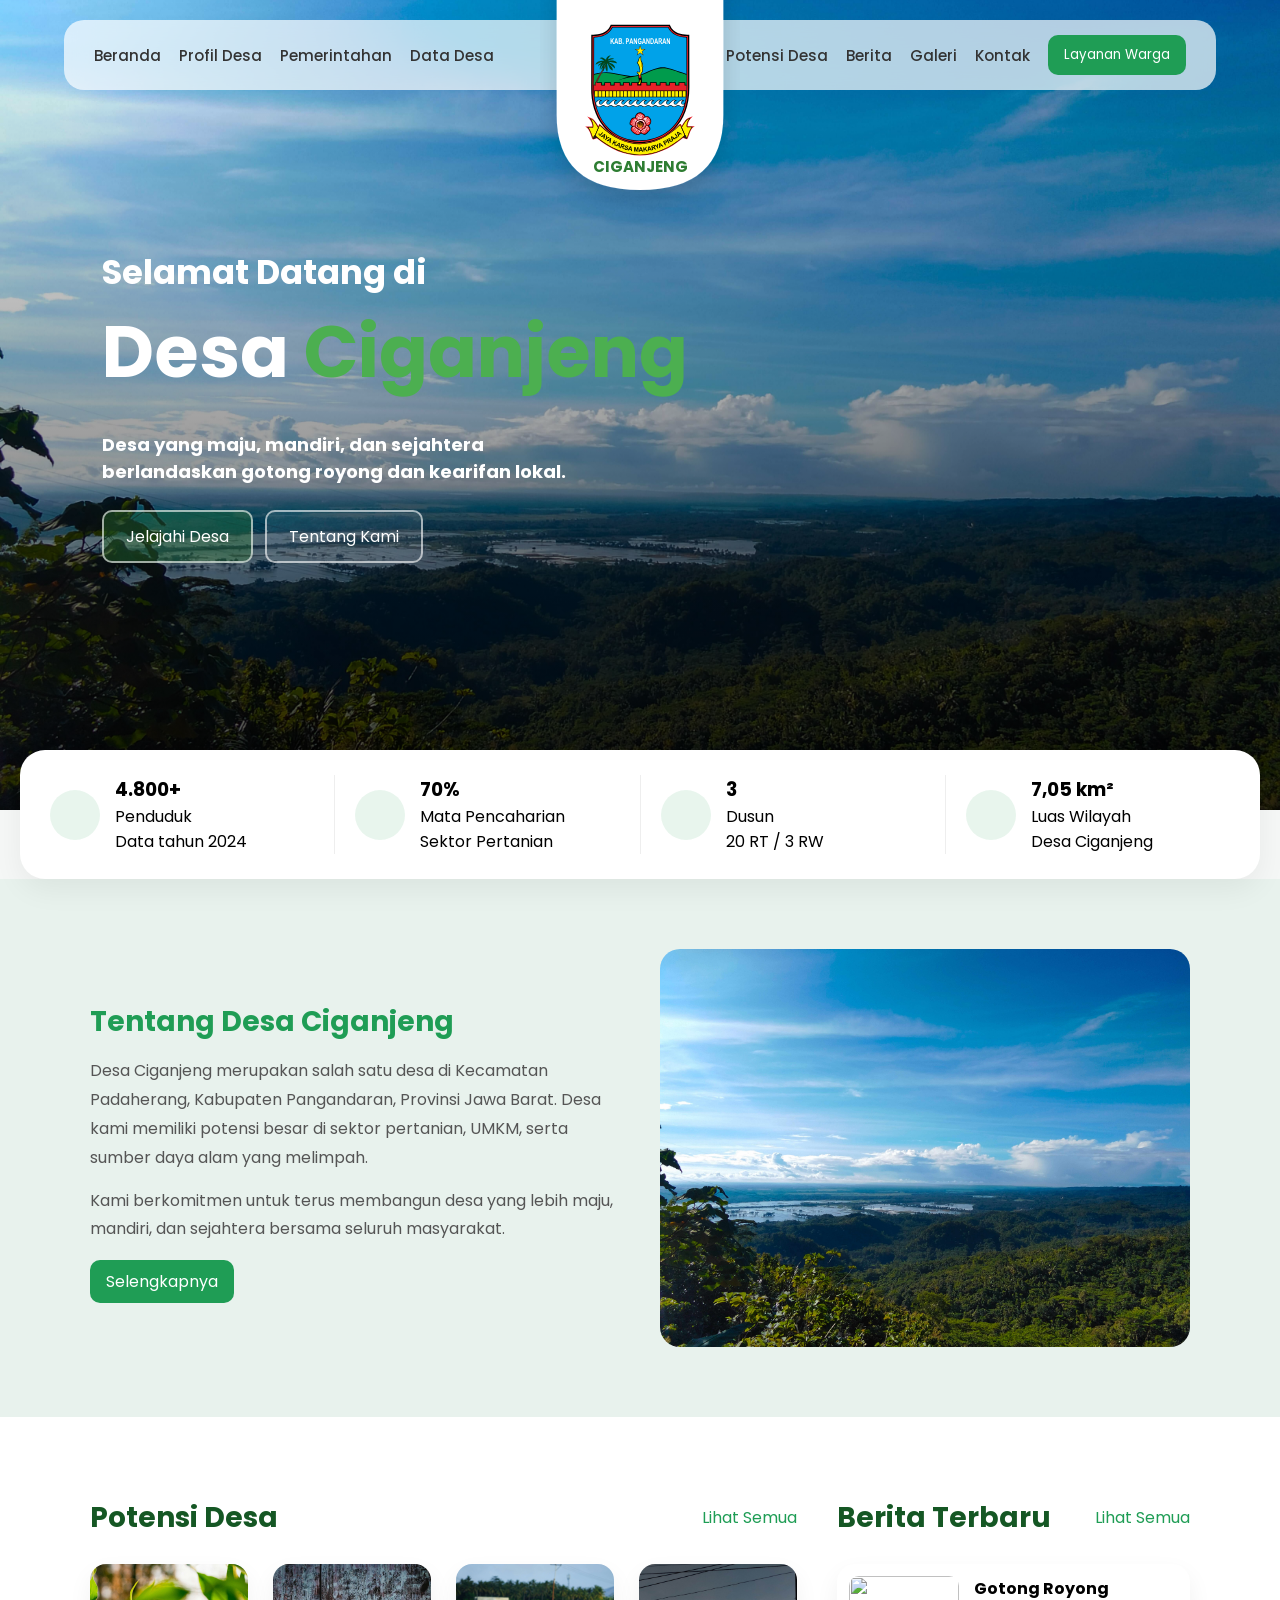
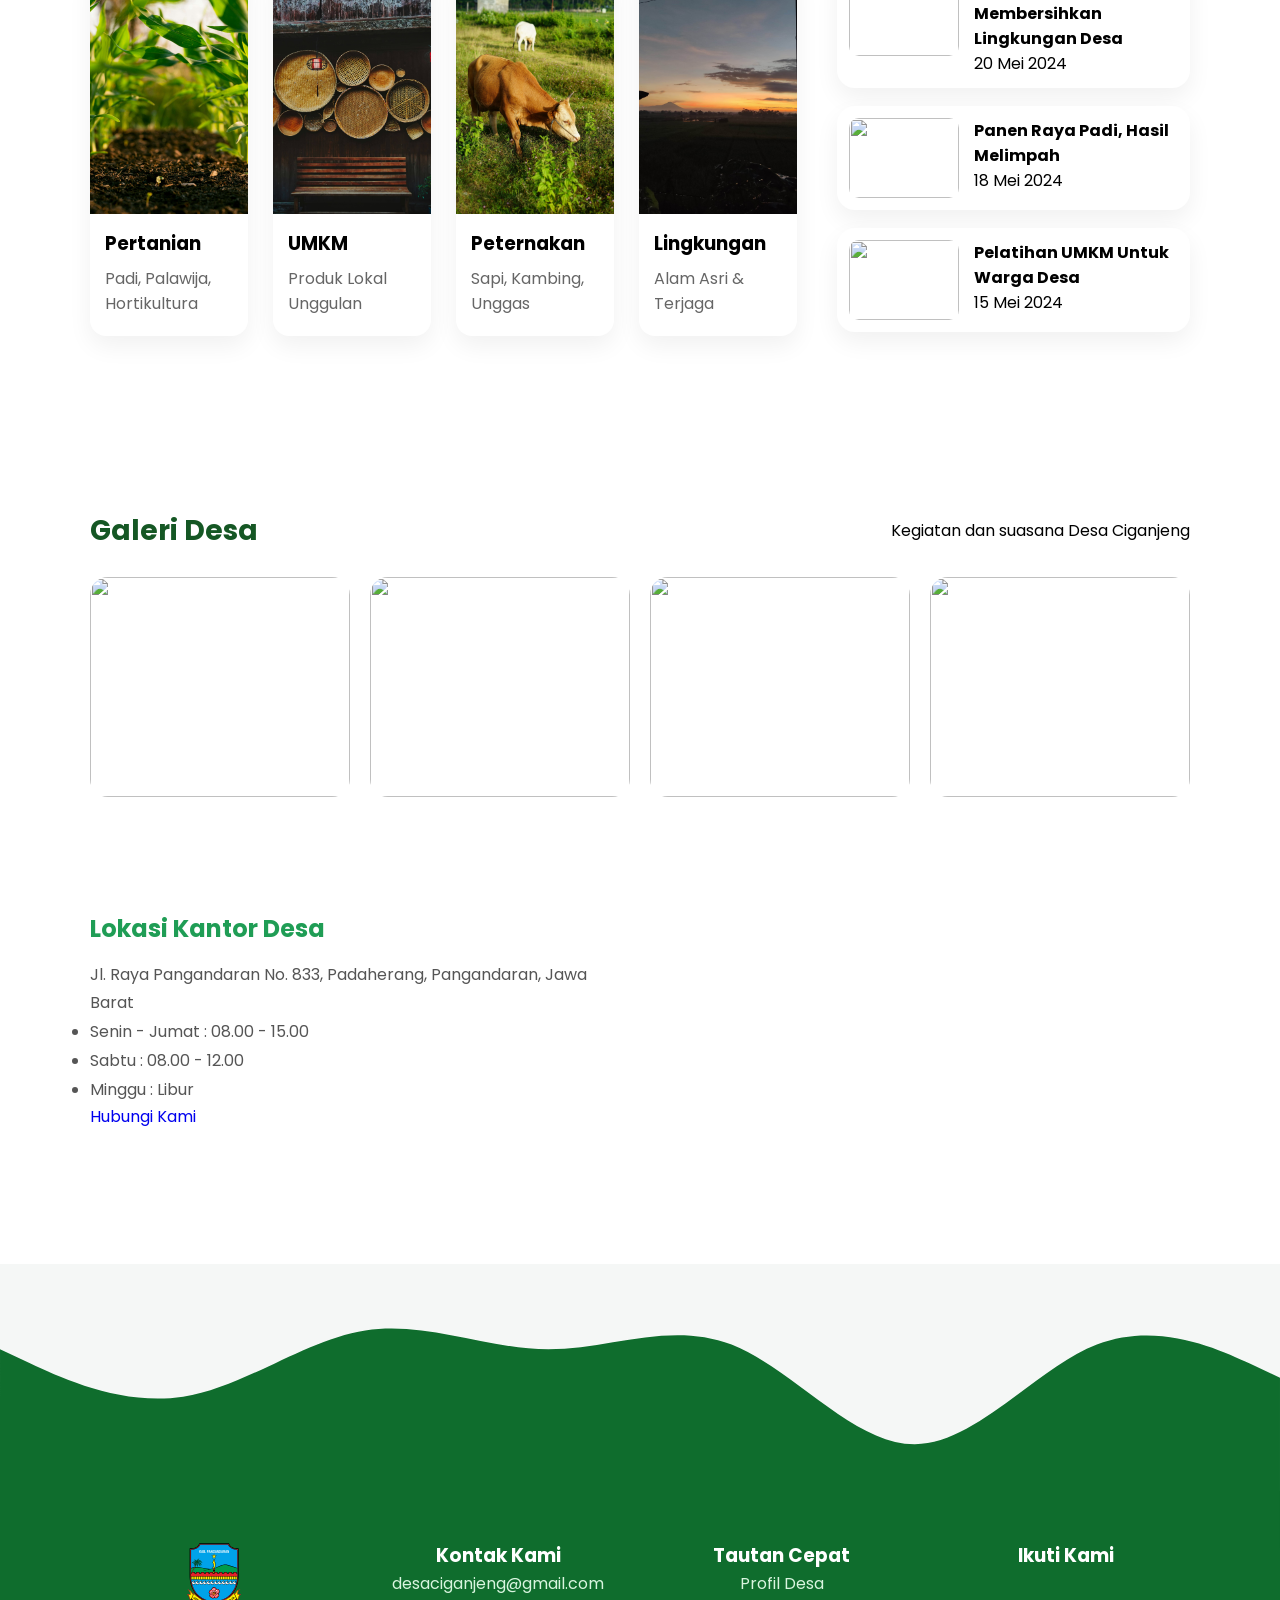
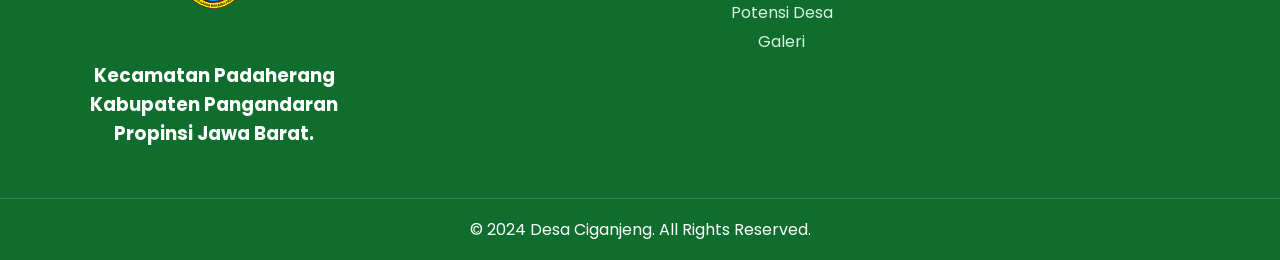
==== commit 6d663f67: "Add files via upload" ====
--- a/index.html
+++ b/index.html
@@ -1,86 +1,20 @@
 <!DOCTYPE html>
 <html lang="id">
-  <head>
-    <meta charset="UTF-8" />
-    <meta name="viewport" content="width=device-width, initial-scale=1.0" />
-    <title>Desa Ciganjeng</title>
-    <link
-      href="https://fonts.googleapis.com/css2?family=Poppins:wght@300;400;600;700&display=swap"
-      rel="stylesheet"
-    />
-    <link rel="stylesheet" href="css/style.css" />
-    <link
-      href="https://cdn.jsdelivr.net/npm/remixicon@3.5.0/fonts/remixicon.css"
-      rel="stylesheet"
-    />
-  </head>
-  <body>
+  <div id="head"></div>
+
+  <body class="home">
     <header class="header">
-      <nav class="navbar">
-        <div class="nav-left">
-          <a href="#">Beranda</a>
-          <a href="#">Profil Desa</a>
-          <a href="#">Pemerintahan</a>
-          <a href="#">Data Desa</a>
-        </div>
-
-        <div class="nav-center">
-          <div class="logo-box">
-            <svg
-              width="240"
-              height="280"
-              viewBox="0 0 240 280"
-              xmlns="http://www.w3.org/2000/svg"
-            >
-              <defs>
-                <filter
-                  id="shadow"
-                  x="-50%"
-                  y="-50%"
-                  width="200%"
-                  height="200%"
-                >
-                  <feDropShadow
-                    dx="0"
-                    dy="10"
-                    stdDeviation="15"
-                    flodd-color="#000"
-                    flood-opacity="0.15"
-                  />
-                </filter>
-              </defs>
-              <path
-                d="M20 0 L220 0 L220 170 Q220 260 120 260 Q20 260 20 170 Z"
-                fill="white"
-                filter="url(#shadow)"
-              />
-            </svg>
-
-            <img src="img/pangandaran.svg" class="logo-img" />
-            <h2>CIGANJENG</h2>
-          </div>
-        </div>
-
-        <div class="nav-right">
-          <a href="#">Potensi Desa</a>
-          <a href="#">Berita</a>
-          <a href="#">Galeri</a>
-          <a href="#">Kontak</a>
-          <button class="btn">Layanan Warga</button>
-        </div>
-
-        <div class="menu-toggle">☰</div>
-      </nav>
+      <div id="navbar"></div>
     </header>
 
     <section class="hero">
       <div class="slides">
         <div
           class="slide active"
-          style="background-image: url('img/1.jpg')"
+          style="background-image: url('/img/1.jpg')"
         ></div>
-        <div class="slide" style="background-image: url('img/2.jpg')"></div>
-        <div class="slide" style="background-image: url('img/3.jpg')"></div>
+        <div class="slide" style="background-image: url('/img/2.jpg')"></div>
+        <div class="slide" style="background-image: url('/img/3.jpg')"></div>
       </div>
       <div class="overlay"></div>
 
@@ -167,6 +101,7 @@
             Kami berkomitmen untuk terus membangun desa yang lebih maju,
             mandiri, dan sejahtera bersama seluruh masyarakat.
           </p>
+          <br />
 
           <a href="#" class="btn">
             Selengkapnya
@@ -264,7 +199,7 @@
         </div>
       </div>
 
-      <div class="container location-box">
+      <div class="container location-box" padding-top="10px">
         <div class="location-text">
           <h2>Lokasi Kantor Desa</h2>
           <p>
@@ -294,51 +229,7 @@
       </div>
     </section>
 
-    <svg
-      style="margin-bottom: -5%"
-      xmlns="http://www.w3.org/2000/svg"
-      viewBox="0 0 1440 320"
-    >
-      <path
-        fill="#0f6d2d"
-        fill-opacity="1"
-        d="M0,96L34.3,112C68.6,128,137,160,206,149.3C274.3,139,343,85,411,74.7C480,64,549,96,617,96C685.7,96,754,64,823,90.7C891.4,117,960,203,1029,202.7C1097.1,203,1166,117,1234,90.7C1302.9,64,1371,96,1406,112L1440,128L1440,320L1405.7,320C1371.4,320,1303,320,1234,320C1165.7,320,1097,320,1029,320C960,320,891,320,823,320C754.3,320,686,320,617,320C548.6,320,480,320,411,320C342.9,320,274,320,206,320C137.1,320,69,320,34,320L0,320Z"
-      ></path>
-    </svg>
-
-    <footer class="footer">
-      <div class="footer-content">
-        <div class="footer-box">
-          <img src="img/pangandaran.svg" class="logo-img" />
-          <h3>
-            Kecamatan Padaherang Kabupaten Pangandaran Propinsi Jawa Barat.
-          </h3>
-        </div>
-
-        <div class="footer-box">
-          <h3>Kontak Kami</h3>
-          <p><i class="ri-mail-fill"></i> desaciganjeng@gmail.com</p>
-        </div>
-
-        <div class="footer-box">
-          <h3>Tautan Cepat</h3>
-          <a href="#">Profil Desa</a><br />
-          <a href="#">Potensi Desa</a><br />
-          <a href="#">Galeri</a>
-        </div>
-
-        <div class="footer-box">
-          <h3>Ikuti Kami</h3>
-          <a href="#"><i class="ri-instagram-fill"></i></a>
-          <a href="#"><i class="ri-facebook-circle-fill"></i></a>
-          <a href="#"><i class="ri-whatsapp-fill"></i></a><br />
-        </div>
-      </div>
-
-      <div class="copyright">© 2024 Desa Ciganjeng. All Rights Reserved.</div>
-    </footer>
-
-    <!-- JS -->
-    <script src="js/script.js"></script>
+    <div id="footer"></div>
+    <script src="/js/script.js"></script>
   </body>
 </html>
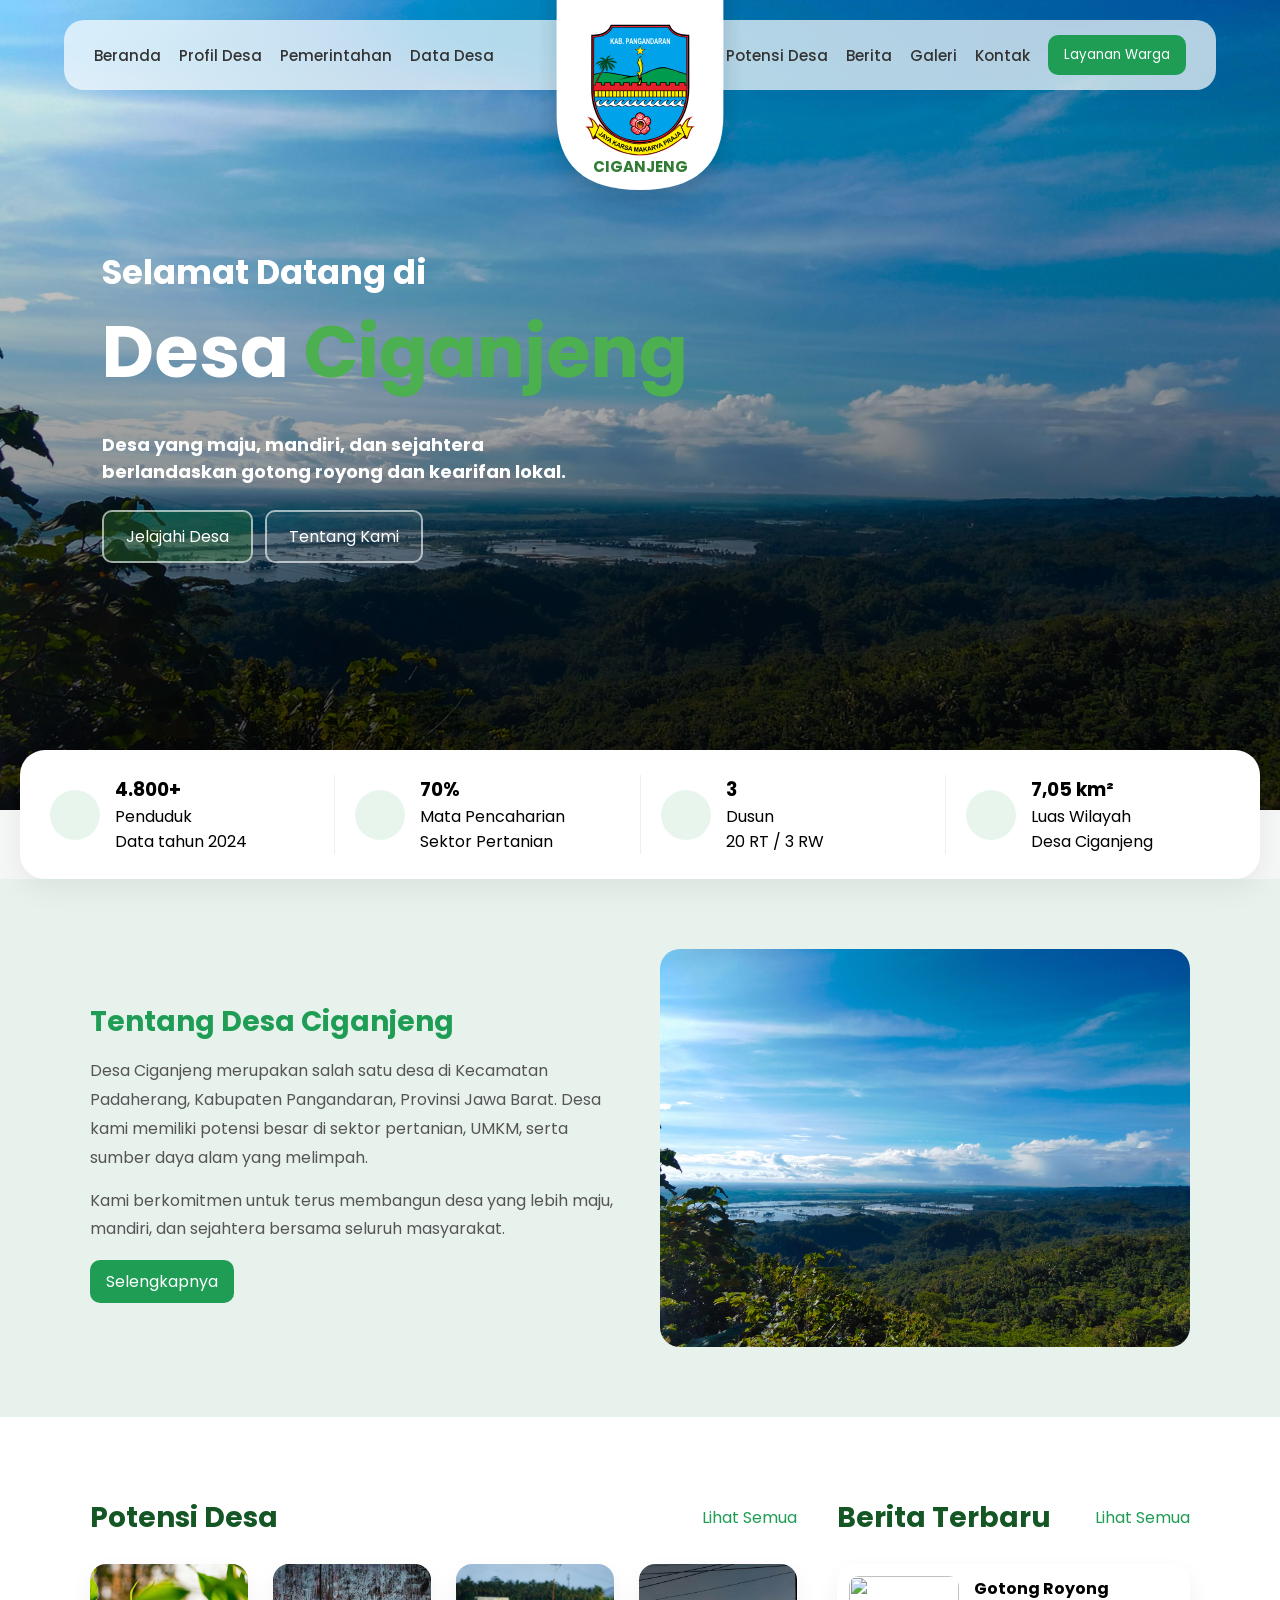
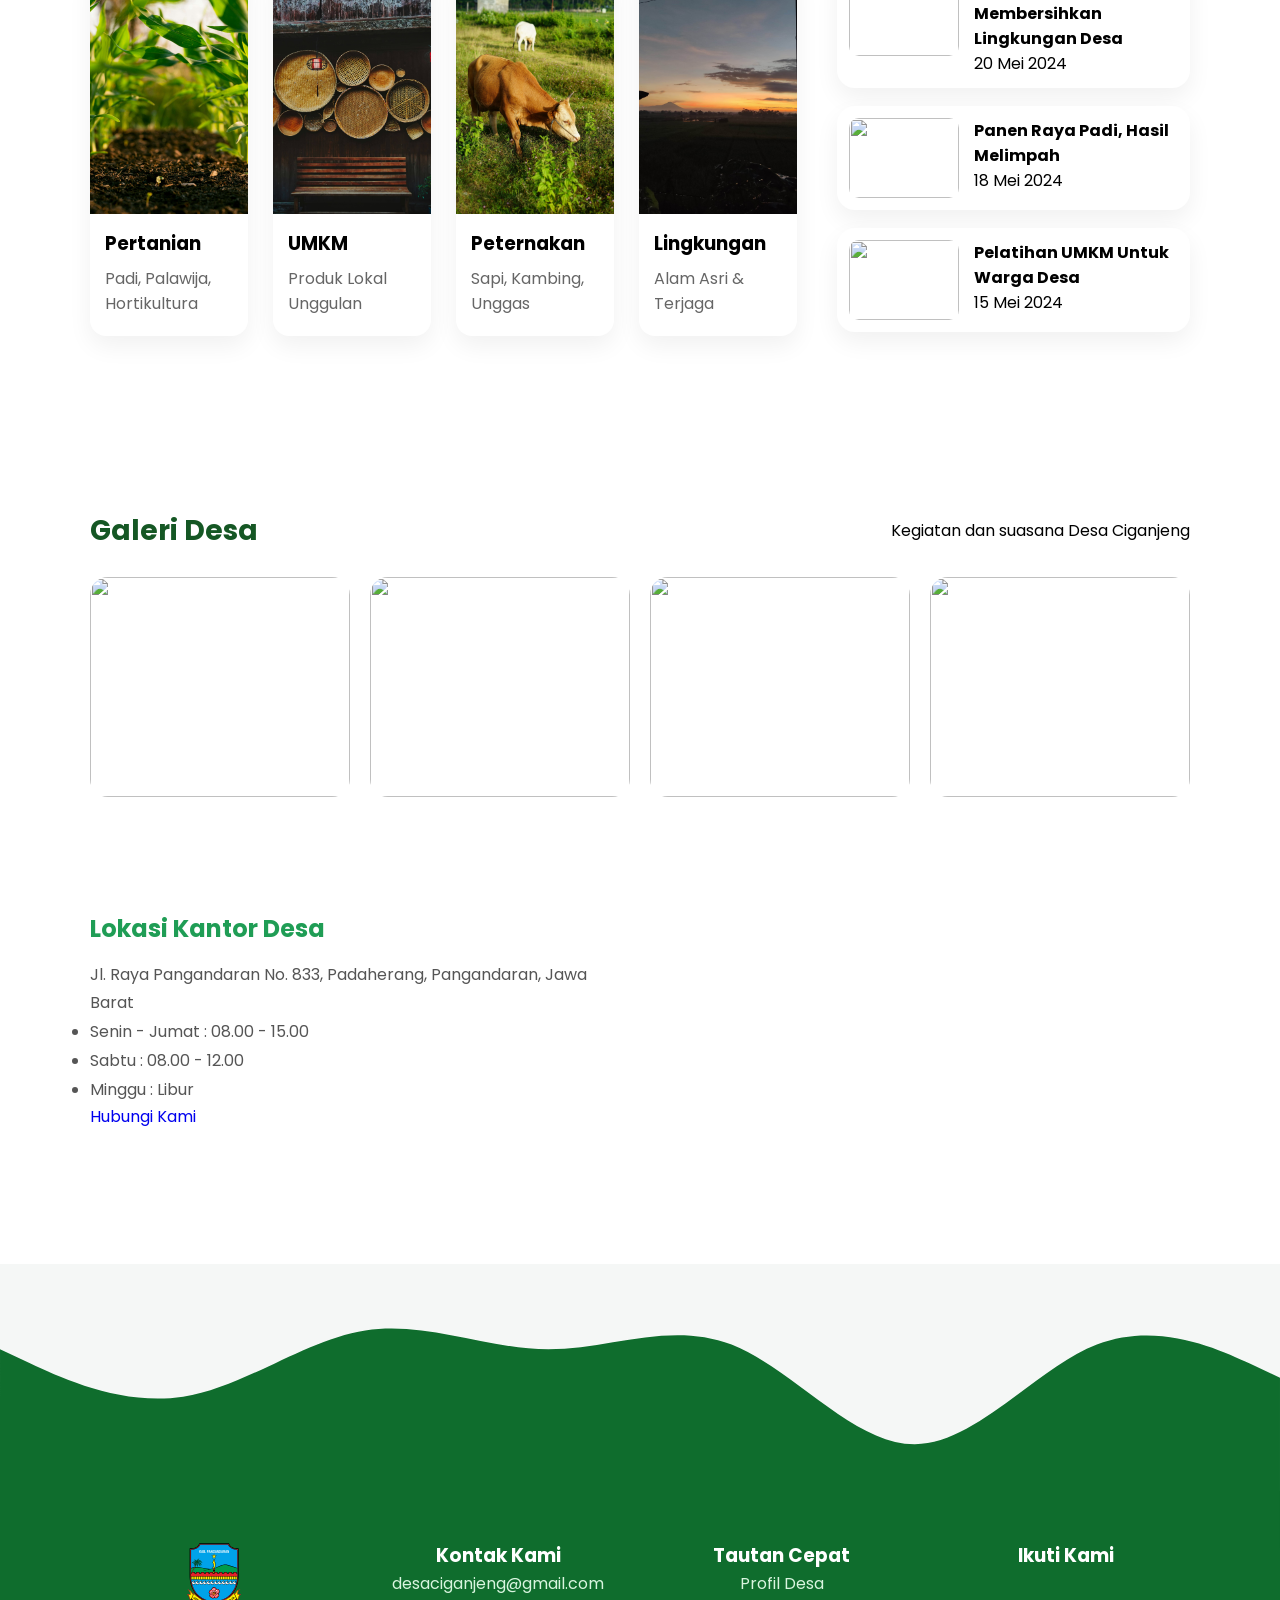
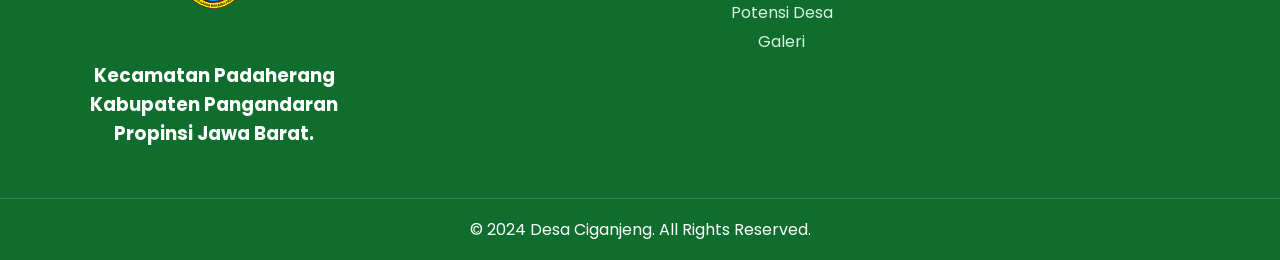
==== commit 11ed75f8: "Update index.html" ====
--- a/index.html
+++ b/index.html
@@ -1,10 +1,78 @@
 <!DOCTYPE html>
 <html lang="id">
-  <div id="head"></div>
+  <head>
+    <meta charset="UTF-8" />
+    <meta name="viewport" content="width=device-width, initial-scale=1.0" />
+    <title>Desa Ciganjeng</title>
+    <link
+      href="https://fonts.googleapis.com/css2?family=Poppins:wght@300;400;600;700&display=swap"
+      rel="stylesheet"
+    />
+    <link rel="stylesheet" href="/css/style.css" />
+    <link rel="stylesheet" href="/css/pstyle.css" />
+    <link
+      href="https://cdn.jsdelivr.net/npm/remixicon@3.5.0/fonts/remixicon.css"
+      rel="stylesheet"
+    />
+  </head>
 
   <body class="home">
     <header class="header">
-      <div id="navbar"></div>
+      <nav class="navbar">
+        <div class="nav-left">
+          <a href="/">Beranda</a>
+          <a href="/pages/profil.html">Profil Desa</a>
+          <a href="/pages/pemerintahan.html">Pemerintahan</a>
+          <a href="/pages/data_desa.html">Data Desa</a>
+        </div>
+
+        <div class="nav-center">
+          <div class="logo-box">
+            <svg
+              width="240"
+              height="280"
+              viewBox="0 0 240 280"
+              xmlns="http://www.w3.org/2000/svg"
+            >
+              <defs>
+                <filter
+                  id="shadow"
+                  x="-50%"
+                  y="-50%"
+                  width="200%"
+                  height="200%"
+                >
+                  <feDropShadow
+                    dx="0"
+                    dy="10"
+                    stdDeviation="15"
+                    flodd-color="#000"
+                    flood-opacity="0.15"
+                  />
+                </filter>
+              </defs>
+              <path
+                d="M20 0 L220 0 L220 170 Q220 260 120 260 Q20 260 20 170 Z"
+                fill="white"
+                filter="url(#shadow)"
+              />
+            </svg>
+
+            <img src="/img/pangandaran.svg" class="logo-img" />
+            <h2>CIGANJENG</h2>
+          </div>
+        </div>
+
+        <div class="nav-right">
+          <a href="/pages/potensi_desa.html">Potensi Desa</a>
+          <a href="/pages/berita.html">Berita</a>
+          <a href="/pages/galeri.html">Galeri</a>
+          <a href="/pages/kontak.html">Kontak</a>
+          <button class="btn">Layanan Warga</button>
+        </div>
+
+        <div class="menu-toggle">☰</div>
+      </nav>
     </header>
 
     <section class="hero">
@@ -110,7 +178,7 @@
         </div>
 
         <div class="about-img">
-          <img src="img/1.jpg" alt="" />
+          <img src="img/1.jpg" loading="lazy" alt="" />
         </div>
       </div>
     </section>
@@ -126,25 +194,25 @@
 
           <div class="potensi-grid">
             <div class="potensi-card">
-              <img src="img/padi.jpg" />
+              <img src="img/padi.jpg" loading="lazy" />
               <h3>Pertanian</h3>
               <p>Padi, Palawija, Hortikultura</p>
             </div>
 
             <div class="potensi-card">
-              <img src="img/umkm.jpg" />
+              <img src="img/umkm.jpg" loading="lazy" />
               <h3>UMKM</h3>
               <p>Produk Lokal Unggulan</p>
             </div>
 
             <div class="potensi-card">
-              <img src="img/ternak.jpg" />
+              <img src="img/ternak.jpg" loading="lazy" />
               <h3>Peternakan</h3>
               <p>Sapi, Kambing, Unggas</p>
             </div>
 
             <div class="potensi-card">
-              <img src="img/alam.jpg" />
+              <img src="img/alam.jpg" loading="lazy" />
               <h3>Lingkungan</h3>
               <p>Alam Asri & Terjaga</p>
             </div>
@@ -158,7 +226,7 @@
           </div>
 
           <div class="news-item">
-            <img src="https://picsum.photos/400/250?random=1" />
+            <img src="https://picsum.photos/400/250?random=1" loading="lazy" />
             <div>
               <h4>Gotong Royong Membersihkan Lingkungan Desa</h4>
               <span>20 Mei 2024</span>
@@ -166,7 +234,7 @@
           </div>
 
           <div class="news-item">
-            <img src="https://picsum.photos/400/250?random=2" />
+            <img src="https://picsum.photos/400/250?random=2" loading="lazy" />
             <div>
               <h4>Panen Raya Padi, Hasil Melimpah</h4>
               <span>18 Mei 2024</span>
@@ -192,10 +260,26 @@
         </div>
 
         <div class="gallery-grid">
-          <img src="https://picsum.photos/400/250?random=6" alt="" />
-          <img src="https://picsum.photos/400/250?random=7" alt="" />
-          <img src="https://picsum.photos/400/250?random=8" alt="" />
-          <img src="https://picsum.photos/400/250?random=9" alt="" />
+          <img
+            src="https://picsum.photos/400/250?random=6"
+            loading="lazy"
+            alt=""
+          />
+          <img
+            src="https://picsum.photos/400/250?random=7"
+            loading="lazy"
+            alt=""
+          />
+          <img
+            src="https://picsum.photos/400/250?random=8"
+            loading="lazy"
+            alt=""
+          />
+          <img
+            src="https://picsum.photos/400/250?random=9"
+            loading="lazy"
+            alt=""
+          />
         </div>
       </div>
 
@@ -229,7 +313,50 @@
       </div>
     </section>
 
-    <div id="footer"></div>
-    <script src="/js/script.js"></script>
+    <svg
+      style="margin-bottom: -5%"
+      xmlns="http://www.w3.org/2000/svg"
+      viewBox="0 0 1440 320"
+    >
+      <path
+        fill="#0f6d2d"
+        fill-opacity="1"
+        d="M0,96L34.3,112C68.6,128,137,160,206,149.3C274.3,139,343,85,411,74.7C480,64,549,96,617,96C685.7,96,754,64,823,90.7C891.4,117,960,203,1029,202.7C1097.1,203,1166,117,1234,90.7C1302.9,64,1371,96,1406,112L1440,128L1440,320L1405.7,320C1371.4,320,1303,320,1234,320C1165.7,320,1097,320,1029,320C960,320,891,320,823,320C754.3,320,686,320,617,320C548.6,320,480,320,411,320C342.9,320,274,320,206,320C137.1,320,69,320,34,320L0,320Z"
+      ></path>
+    </svg>
+
+    <footer class="footer">
+      <div class="footer-content">
+        <div class="footer-box">
+          <img src="/img/pangandaran.svg" class="logo-img" />
+          <h3>
+            Kecamatan Padaherang Kabupaten Pangandaran Propinsi Jawa Barat.
+          </h3>
+        </div>
+
+        <div class="footer-box">
+          <h3>Kontak Kami</h3>
+          <p><i class="ri-mail-fill"></i> desaciganjeng@gmail.com</p>
+        </div>
+
+        <div class="footer-box">
+          <h3>Tautan Cepat</h3>
+          <a href="#">Profil Desa</a><br />
+          <a href="#">Potensi Desa</a><br />
+          <a href="#">Galeri</a>
+        </div>
+
+        <div class="footer-box">
+          <h3>Ikuti Kami</h3>
+          <a href="#"><i class="ri-instagram-fill"></i></a>
+          <a href="#"><i class="ri-facebook-circle-fill"></i></a>
+          <a href="#"><i class="ri-whatsapp-fill"></i></a><br />
+        </div>
+      </div>
+
+      <div class="copyright">© 2024 Desa Ciganjeng. All Rights Reserved.</div>
+    </footer>
+
+    <script src="/js/script.js" defer></script>
   </body>
 </html>
--- a/css/style.css
+++ b/css/style.css
@@ -0,0 +1,650 @@
+:root {
+  --primary: #1f9d55;
+  --dark: #1a1a1a;
+  --text: #555;
+  --white: #fff;
+  --bg: #f5f7f6;
+}
+
+* {
+  margin: 0;
+  padding: 0;
+  box-sizing: border-box;
+  font-family: "Poppins", sans-serif;
+}
+
+html {
+  scroll-behavior: smooth;
+}
+
+.home {
+  padding-top: 0;
+}
+
+body {
+  padding-top: 100px;
+  background: var(--bg);
+  overflow-x: hidden;
+}
+
+img {
+  max-width: 100%;
+  display: block;
+}
+
+a {
+  text-decoration: none;
+}
+
+.header {
+  position: fixed;
+  top: 0;
+  left: 0;
+  width: 100%;
+  z-index: 999;
+}
+
+.navbar {
+  width: 90%;
+  margin: 20px auto;
+  padding: 15px 30px;
+  border-radius: 20px;
+  background: rgba(255, 255, 255, 0.7);
+  backdrop-filter: blur(15px);
+  display: flex;
+  justify-content: space-between;
+  align-items: center;
+  position: relative;
+  transition: 0.3s;
+}
+
+.navbar.scrolled {
+  margin: 10px auto;
+}
+
+.nav-left,
+.nav-right {
+  display: flex;
+  align-items: center;
+  gap: 18px;
+}
+
+.nav-left a,
+.nav-right a {
+  color: #333;
+  font-size: 15px;
+  font-weight: 500;
+}
+
+.nav-center {
+  position: absolute;
+  left: 50%;
+  top: 50%;
+  transform: translate(-50%, -30%);
+  transition: 0.3s;
+}
+
+.logo-box {
+  position: relative;
+  display: flex;
+  flex-direction: column;
+  align-items: center;
+}
+
+.logo-box svg {
+  position: fixed;
+  top: -50px;
+  left: 50%;
+  transform: translateX(-50%);
+  width: 200px;
+  z-index: 1;
+  transition: 0.3s;
+}
+
+.logo-box img {
+  width: 140px;
+  margin-top: 20px;
+  z-index: 2;
+  position: relative;
+  transition: 0.3s;
+}
+
+.logo-box h2 {
+  font-size: 15px;
+  color: #2e7d32;
+  font-weight: 700;
+  transform: translateY(-5px);
+  z-index: 3;
+  transition: 0.3s;
+}
+
+.header.scrolled .logo-box img {
+  width: 55px;
+  margin-top: -10px;
+}
+
+.header.scrolled .logo-box svg {
+  width: 120px;
+  opacity: 0;
+}
+
+.header.scrolled .logo-box h2 {
+  font-size: 0;
+}
+
+/* button */
+.btn {
+  border: none;
+  background: var(--primary);
+  color: #fff;
+  padding: 10px 16px;
+  border-radius: 10px;
+  cursor: pointer;
+}
+
+/* hamburger */
+.menu-toggle {
+  display: none;
+  font-size: 30px;
+  cursor: pointer;
+}
+
+.hero {
+  height: 90vh;
+  position: relative;
+  overflow: hidden;
+}
+
+.slide {
+  position: absolute;
+  inset: 0;
+  background-size: cover;
+  background-position: center;
+  opacity: 0;
+  transition: 1s;
+}
+
+.slide.active {
+  opacity: 1;
+}
+
+.overlay {
+  position: absolute;
+  inset: 0;
+  background: linear-gradient(
+    to right,
+    rgba(0, 0, 0, 0.65),
+    rgba(0, 0, 0, 0.2)
+  );
+}
+
+.hero-content {
+  position: absolute;
+  top: 50%;
+  left: 8%;
+  transform: translateY(-50%);
+  color: #fff;
+}
+
+.hero-content h1 {
+  font-size: 72px;
+}
+
+.hero-content h2 {
+  font-size: 34px;
+}
+
+.hero-content span {
+  color: #4caf50;
+}
+
+.desc {
+  margin: 25px 0;
+  font-size: 18px;
+}
+
+.buttons {
+  display: flex;
+  gap: 12px;
+  flex-wrap: wrap;
+}
+
+.btn-primary,
+.btn-outline {
+  padding: 12px 22px;
+  border-radius: 10px;
+  color: #fff;
+  border: 2px solid rgba(255, 255, 255, 0.6);
+}
+
+.btn-primary {
+  background: rgba(46, 125, 50, 0.35);
+}
+
+.btn-outline {
+  background: rgba(255, 255, 255, 0.08);
+}
+
+.stats {
+  margin-top: -60px;
+  position: relative;
+  z-index: 10;
+  padding: 0 20px;
+}
+
+.stats-wrapper {
+  background: #fff;
+  border-radius: 25px;
+  padding: 25px 30px;
+  display: flex;
+  gap: 20px;
+  box-shadow: 0 10px 30px rgba(0, 0, 0, 0.06);
+}
+
+.stat-item {
+  flex: 1;
+  display: flex;
+  align-items: center;
+  gap: 15px;
+}
+
+.stat-item .icon {
+  width: 50px;
+  height: 50px;
+  border-radius: 50%;
+  display: flex;
+  align-items: center;
+  justify-content: center;
+  background: rgba(31, 157, 85, 0.1);
+  color: var(--primary);
+}
+
+.divider {
+  width: 1px;
+  background: #eee;
+}
+
+.about {
+  padding: 70px 20px;
+  background: rgba(31, 157, 85, 0.06);
+}
+
+.about-wrapper {
+  max-width: 1100px;
+  margin: auto;
+  display: flex;
+  gap: 40px;
+  align-items: center;
+}
+
+.about-text,
+.about-img {
+  flex: 1;
+}
+
+.about-text h2 {
+  font-size: 28px;
+  color: var(--primary);
+}
+
+.about-text p {
+  margin-top: 14px;
+  line-height: 1.8;
+  color: var(--text);
+}
+
+.about-img img {
+  border-radius: 20px;
+}
+
+.village-section,
+.extra-section {
+  padding: 80px 7%;
+  background: #fff;
+}
+
+.village-container {
+  display: grid;
+  grid-template-columns: 2fr 1fr;
+  gap: 40px;
+}
+
+.section-title {
+  display: flex;
+  justify-content: space-between;
+  align-items: center;
+  gap: 15px;
+  margin-bottom: 25px;
+}
+
+.section-title h2 {
+  font-size: 28px;
+  color: #155724;
+}
+
+.section-title a {
+  color: var(--primary);
+}
+
+/* cards */
+.potensi-grid {
+  display: grid;
+  grid-template-columns: repeat(4, 1fr);
+  gap: 20px;
+}
+
+.potensi-card,
+.news-item {
+  background: #fff;
+  border-radius: 18px;
+  overflow: hidden;
+  box-shadow: 0 10px 25px rgba(0, 0, 0, 0.06);
+}
+
+.potensi-card img {
+  width: 100%;
+  height: 180px;
+  object-fit: cover;
+}
+
+.potensi-card h3,
+.potensi-card p {
+  padding: 0 15px;
+}
+
+.potensi-card h3 {
+  margin: 15px 0 8px;
+}
+
+.potensi-card p {
+  padding-bottom: 20px;
+  color: #666;
+}
+
+.news-item {
+  display: flex;
+  gap: 15px;
+  padding: 12px;
+  margin-bottom: 18px;
+}
+
+.news-item img {
+  width: 110px;
+  height: 80px;
+  border-radius: 10px;
+  object-fit: cover;
+}
+
+/* gallery */
+.gallery-grid {
+  display: grid;
+  grid-template-columns: repeat(4, 1fr);
+  gap: 20px;
+}
+
+.gallery-grid img {
+  height: 220px;
+  width: 100%;
+  object-fit: cover;
+  border-radius: 18px;
+}
+
+/* location */
+.location-box {
+  margin-top: 60px;
+  display: grid;
+  grid-template-columns: 1fr 1fr;
+  gap: 40px;
+  align-items: center;
+}
+
+.location-text h2 {
+  color: var(--primary);
+  margin-bottom: 15px;
+}
+
+.location-text p,
+.location-text li {
+  color: var(--text);
+  line-height: 1.8;
+}
+
+.location-map iframe {
+  width: 100%;
+  height: 320px;
+  border: 0;
+  border-radius: 18px;
+}
+
+.footer {
+  background: #0f6d2d;
+  color: #fff;
+}
+
+.footer-content {
+  padding: 50px 7%;
+  display: grid;
+  grid-template-columns: repeat(4, 1fr);
+  gap: 35px;
+  text-align: center;
+}
+
+.footer-box p,
+.footer-box a {
+  color: #d9f5df;
+  line-height: 1.8;
+}
+
+.footer-box img {
+  width: 70px;
+  margin: auto;
+  margin-bottom: 50px;
+}
+
+.ri-instagram-fill,
+.ri-facebook-circle-fill,
+.ri-whatsapp-fill {
+  font-size: 28px;
+}
+
+.copyright {
+  text-align: center;
+  padding: 18px;
+  border-top: 1px solid rgba(255, 255, 255, 0.15);
+}
+
+@media (max-width: 992px) {
+  .navbar {
+    width: 95%;
+    padding: 14px 20px;
+  }
+
+  .menu-toggle {
+    display: block;
+    margin-left: auto;
+  }
+
+  .nav-left,
+  .nav-right {
+    display: none;
+  }
+
+  .nav-left.active,
+  .nav-right.active {
+    display: flex;
+    width: 100%;
+    flex-direction: column;
+    align-items: center;
+    gap: 15px;
+    background: #fff;
+    margin-top: 15px;
+    padding: 20px;
+    border-radius: 15px;
+  }
+
+  .hero-content h1 {
+    font-size: 52px;
+  }
+
+  .hero-content h2 {
+    font-size: 28px;
+  }
+
+  .village-container {
+    grid-template-columns: 1fr;
+  }
+
+  .potensi-grid {
+    grid-template-columns: repeat(2, 1fr);
+  }
+
+  .footer-content {
+    grid-template-columns: repeat(2, 1fr);
+    text-align: center;
+  }
+
+  .footer-box img {
+    margin: auto;
+  }
+
+  .about-wrapper {
+    flex-direction: column;
+  }
+}
+
+@media (max-width: 768px) {
+  .navbar {
+    width: 94%;
+    padding: 12px 18px;
+    flex-wrap: wrap;
+  }
+
+  .menu-toggle {
+    display: block;
+    margin-left: auto;
+    z-index: 1001;
+  }
+
+  .nav-center {
+    position: relative;
+    left: auto;
+    top: auto;
+    transform: none;
+    order: -1;
+  }
+
+  .logo-box svg {
+    display: none;
+  }
+
+  .logo-box img {
+    width: 55px;
+    margin-top: 0;
+  }
+
+  .logo-box h2 {
+    font-size: 12px;
+  }
+
+  .nav-left,
+  .nav-right {
+    display: none;
+    width: 100%;
+    flex-direction: column;
+    align-items: center;
+    gap: 15px;
+    background: #fff;
+    margin-top: 15px;
+    padding: 20px;
+    border-radius: 15px;
+    box-shadow: 0 10px 25px rgba(0, 0, 0, 0.08);
+  }
+
+  .nav-left.active,
+  .nav-right.active {
+    display: flex;
+  }
+
+  .hero {
+    height: 100vh;
+  }
+
+  .hero-content {
+    left: 20px;
+    right: 20px;
+    text-align: center;
+  }
+
+  .hero-content h1 {
+    font-size: 38px;
+  }
+
+  .hero-content h2 {
+    font-size: 24px;
+  }
+
+  .desc {
+    font-size: 15px;
+  }
+
+  .buttons {
+    flex-direction: column;
+  }
+
+  .stats {
+    margin-top: 0;
+    padding: 20px;
+  }
+
+  .stats-wrapper {
+    flex-direction: column;
+  }
+
+  .divider {
+    display: none;
+  }
+
+  .potensi-grid,
+  .gallery-grid,
+  .location-box {
+    grid-template-columns: 1fr;
+  }
+
+  .footer-content {
+    grid-template-columns: 1fr;
+    text-align: center;
+  }
+
+  .footer-box img {
+    display: block;
+    margin: 0 auto;
+  }
+
+  .news-item {
+    flex-direction: column;
+  }
+
+  .news-item img {
+    width: 100%;
+    height: 180px;
+  }
+
+  .section-title {
+    flex-direction: column;
+    text-align: center;
+  }
+}
+
+@media (max-width: 480px) {
+  .hero-content h1 {
+    font-size: 32px;
+  }
+
+  .hero-content h2 {
+    font-size: 20px;
+  }
+
+  .section-title h2 {
+    font-size: 24px;
+  }
+}
--- a/css/pstyle.css
+++ b/css/pstyle.css
@@ -0,0 +1,470 @@
+.profil {
+  padding: 80px 0;
+  background: rgba(31, 157, 85, 0.06);
+}
+
+.pcontainer {
+  width: 90%;
+  max-width: 1100px;
+  margin: auto;
+}
+
+.profil-grid {
+  display: grid;
+  grid-template-columns: 1.5fr 1fr;
+  gap: 40px;
+  align-items: center;
+}
+
+.profil-text h3 {
+  margin-top: 20px;
+  color: #0f6d2d;
+}
+
+.profil-text p {
+  margin-top: 10px;
+  line-height: 1.7;
+}
+
+.profil-text ul {
+  margin-top: 10px;
+  padding-left: 20px;
+}
+
+.profil-img img {
+  width: 100%;
+  border-radius: 12px;
+}
+
+/* responsive */
+@media (max-width: 768px) {
+  .profil-grid {
+    grid-template-columns: 1fr;
+  }
+}
+
+.struktur.premium {
+  padding: 80px 0;
+  background: #f9f9f9;
+}
+
+.org-chart {
+  display: flex;
+  flex-direction: column;
+  align-items: center;
+  position: relative;
+}
+
+/* CARD */
+.card {
+  background: #fff;
+  padding: 20px;
+  border-radius: 16px;
+  text-align: center;
+  width: 200px;
+  box-shadow: 0 10px 25px rgba(0, 0, 0, 0.08);
+  transition: 0.3s;
+}
+
+.card:hover {
+  transform: translateY(-5px);
+}
+
+/* FOTO */
+.card img {
+  width: 80px;
+  height: 80px;
+  margin: auto;
+  object-fit: cover;
+  border-radius: 50%;
+  margin-bottom: 10px;
+  border: 3px solid #0f6d2d;
+}
+
+/* TEXT */
+.card h4 {
+  margin: 5px 0;
+  font-size: 16px;
+}
+
+.psection-title {
+  display: flex;
+  margin: auto;
+  justify-content: space-between;
+  text-align: center;
+  gap: 15px;
+  margin-bottom: 25px;
+}
+
+.card span {
+  font-size: 13px;
+  color: #666;
+}
+
+/* LEVEL */
+.level {
+  display: flex;
+  justify-content: center;
+  margin: 25px 0;
+}
+
+.level.horizontal {
+  gap: 40px;
+}
+
+/* GARIS */
+.line-vertical {
+  width: 2px;
+  height: 40px;
+  background: #0f6d2d;
+}
+
+/* GARIS HORIZONTAL */
+.level.horizontal {
+  position: relative;
+}
+
+.level.horizontal::before {
+  content: "";
+  position: absolute;
+  top: -20px;
+  width: 60%;
+  height: 2px;
+  background: #0f6d2d;
+}
+
+/* RESPONSIVE */
+@media (max-width: 768px) {
+  .level.horizontal {
+    flex-direction: column;
+    gap: 20px;
+  }
+
+  .level.horizontal::before {
+    display: none;
+  }
+}
+
+.data-desa {
+  padding: 80px 0;
+  background: #f9f9f9;
+}
+
+/* STAT CARD */
+.stats-grid {
+  display: grid;
+  grid-template-columns: repeat(4, 1fr);
+  gap: 20px;
+  margin-bottom: 40px;
+}
+
+.stat-card {
+  background: #fff;
+  padding: 25px;
+  border-radius: 15px;
+  text-align: center;
+  box-shadow: 0 10px 25px rgba(0, 0, 0, 0.08);
+  transition: 0.3s;
+}
+
+.stat-card:hover {
+  transform: translateY(-5px);
+}
+
+.stat-card h3 {
+  color: #0f6d2d;
+  font-size: 24px;
+}
+
+.stat-card p {
+  color: #666;
+}
+
+/* FILTER */
+.filter-box {
+  margin-bottom: 20px;
+}
+
+.filter-box input {
+  width: 100%;
+  padding: 12px;
+  border-radius: 10px;
+  border: 1px solid #ddd;
+  outline: none;
+}
+
+/* TABLE */
+.table-wrapper {
+  overflow-x: auto;
+}
+
+table {
+  width: 100%;
+  border-collapse: collapse;
+  background: #fff;
+  border-radius: 12px;
+  overflow: hidden;
+}
+
+thead {
+  background: #0f6d2d;
+  color: #fff;
+}
+
+th,
+td {
+  padding: 12px;
+  text-align: left;
+}
+
+tbody tr {
+  border-bottom: 1px solid #eee;
+}
+
+tbody tr:hover {
+  background: #f3f3f3;
+}
+
+/* RESPONSIVE */
+@media (max-width: 992px) {
+  .stats-grid {
+    grid-template-columns: repeat(2, 1fr);
+  }
+}
+
+@media (max-width: 576px) {
+  .stats-grid {
+    grid-template-columns: 1fr;
+  }
+}
+
+.potensi {
+  padding: 80px 0;
+  background: #f9f9f9;
+}
+
+.potensi-grid {
+  display: grid;
+  grid-template-columns: repeat(4, 1fr);
+  gap: 25px;
+}
+
+/* CARD */
+.potensi-card {
+  position: relative;
+  overflow: hidden;
+  border-radius: 16px;
+  cursor: pointer;
+}
+
+.potensi-card img {
+  width: 100%;
+  height: 250px;
+  object-fit: cover;
+  transition: 0.4s;
+}
+
+/* OVERLAY */
+.overlay {
+  position: absolute;
+  bottom: 0;
+  left: 0;
+  width: 100%;
+  padding: 20px;
+  background: linear-gradient(to top, rgba(0, 0, 0, 0.7), transparent);
+  color: #fff;
+  transition: 0.3s;
+}
+
+.overlay h3 {
+  margin: 0;
+}
+
+.overlay p {
+  font-size: 14px;
+  opacity: 0.9;
+}
+
+/* HOVER */
+.potensi-card:hover img {
+  transform: scale(1.1);
+}
+
+.potensi-card:hover .overlay {
+  background: linear-gradient(to top, rgba(15, 109, 45, 0.9), transparent);
+}
+
+/* RESPONSIVE */
+@media (max-width: 992px) {
+  .potensi-grid {
+    grid-template-columns: repeat(2, 1fr);
+  }
+}
+
+@media (max-width: 576px) {
+  .potensi-grid {
+    grid-template-columns: 1fr;
+  }
+}
+
+.galeri {
+  padding: 80px 0;
+  background: #f9f9f9;
+}
+
+/* FILTER */
+.galeri-filter {
+  text-align: center;
+  margin-bottom: 30px;
+}
+
+.galeri-filter button {
+  padding: 10px 20px;
+  margin: 5px;
+  border: none;
+  background: #eee;
+  border-radius: 20px;
+  cursor: pointer;
+  transition: 0.3s;
+}
+
+.galeri-filter button.active,
+.galeri-filter button:hover {
+  background: #0f6d2d;
+  color: #fff;
+}
+
+/* GRID */
+.galeri-grid {
+  display: grid;
+  grid-template-columns: repeat(3, 1fr);
+  gap: 20px;
+}
+
+.galeri-item {
+  overflow: hidden;
+  border-radius: 12px;
+  cursor: pointer;
+}
+
+.galeri-item img {
+  width: 100%;
+  height: 250px;
+  object-fit: cover;
+  transition: 0.4s;
+}
+
+.galeri-item:hover img {
+  transform: scale(1.1);
+}
+
+/* MODAL */
+.modal {
+  display: none;
+  position: fixed;
+  z-index: 999;
+  padding-top: 100px;
+  left: 0;
+  top: 0;
+  width: 100%;
+  height: 100%;
+  background: rgba(0, 0, 0, 0.9);
+}
+
+.modal-content {
+  display: block;
+  margin: auto;
+  max-width: 80%;
+}
+
+.close {
+  position: absolute;
+  top: 30px;
+  right: 40px;
+  color: #fff;
+  font-size: 30px;
+  cursor: pointer;
+}
+
+/* RESPONSIVE */
+@media (max-width: 992px) {
+  .galeri-grid {
+    grid-template-columns: repeat(2, 1fr);
+  }
+}
+
+@media (max-width: 576px) {
+  .galeri-grid {
+    grid-template-columns: 1fr;
+  }
+}
+
+.kontak {
+  padding: 80px 0;
+  background: #f9f9f9;
+}
+
+.kontak-wrapper {
+  display: grid;
+  grid-template-columns: 1fr 1fr;
+  gap: 40px;
+  margin-bottom: 40px;
+}
+
+/* INFO */
+.kontak-info {
+  background: #fff;
+  padding: 25px;
+  border-radius: 15px;
+  box-shadow: 0 10px 25px rgba(0, 0, 0, 0.08);
+}
+
+.kontak-info h3 {
+  margin-bottom: 15px;
+  color: #0f6d2d;
+}
+
+/* FORM */
+.kontak-form {
+  background: #fff;
+  padding: 25px;
+  border-radius: 15px;
+  box-shadow: 0 10px 25px rgba(0, 0, 0, 0.08);
+  display: flex;
+  flex-direction: column;
+}
+
+.kontak-form input,
+.kontak-form textarea {
+  margin-bottom: 15px;
+  padding: 12px;
+  border-radius: 10px;
+  border: 1px solid #ddd;
+  outline: none;
+}
+
+.kontak-form button {
+  padding: 12px;
+  border: none;
+  background: #0f6d2d;
+  color: #fff;
+  border-radius: 10px;
+  cursor: pointer;
+  transition: 0.3s;
+}
+
+.kontak-form button:hover {
+  background: #0c5522;
+}
+
+/* MAP */
+.map iframe {
+  border-radius: 15px;
+}
+
+/* RESPONSIVE */
+@media (max-width: 768px) {
+  .kontak-wrapper {
+    grid-template-columns: 1fr;
+  }
+}
